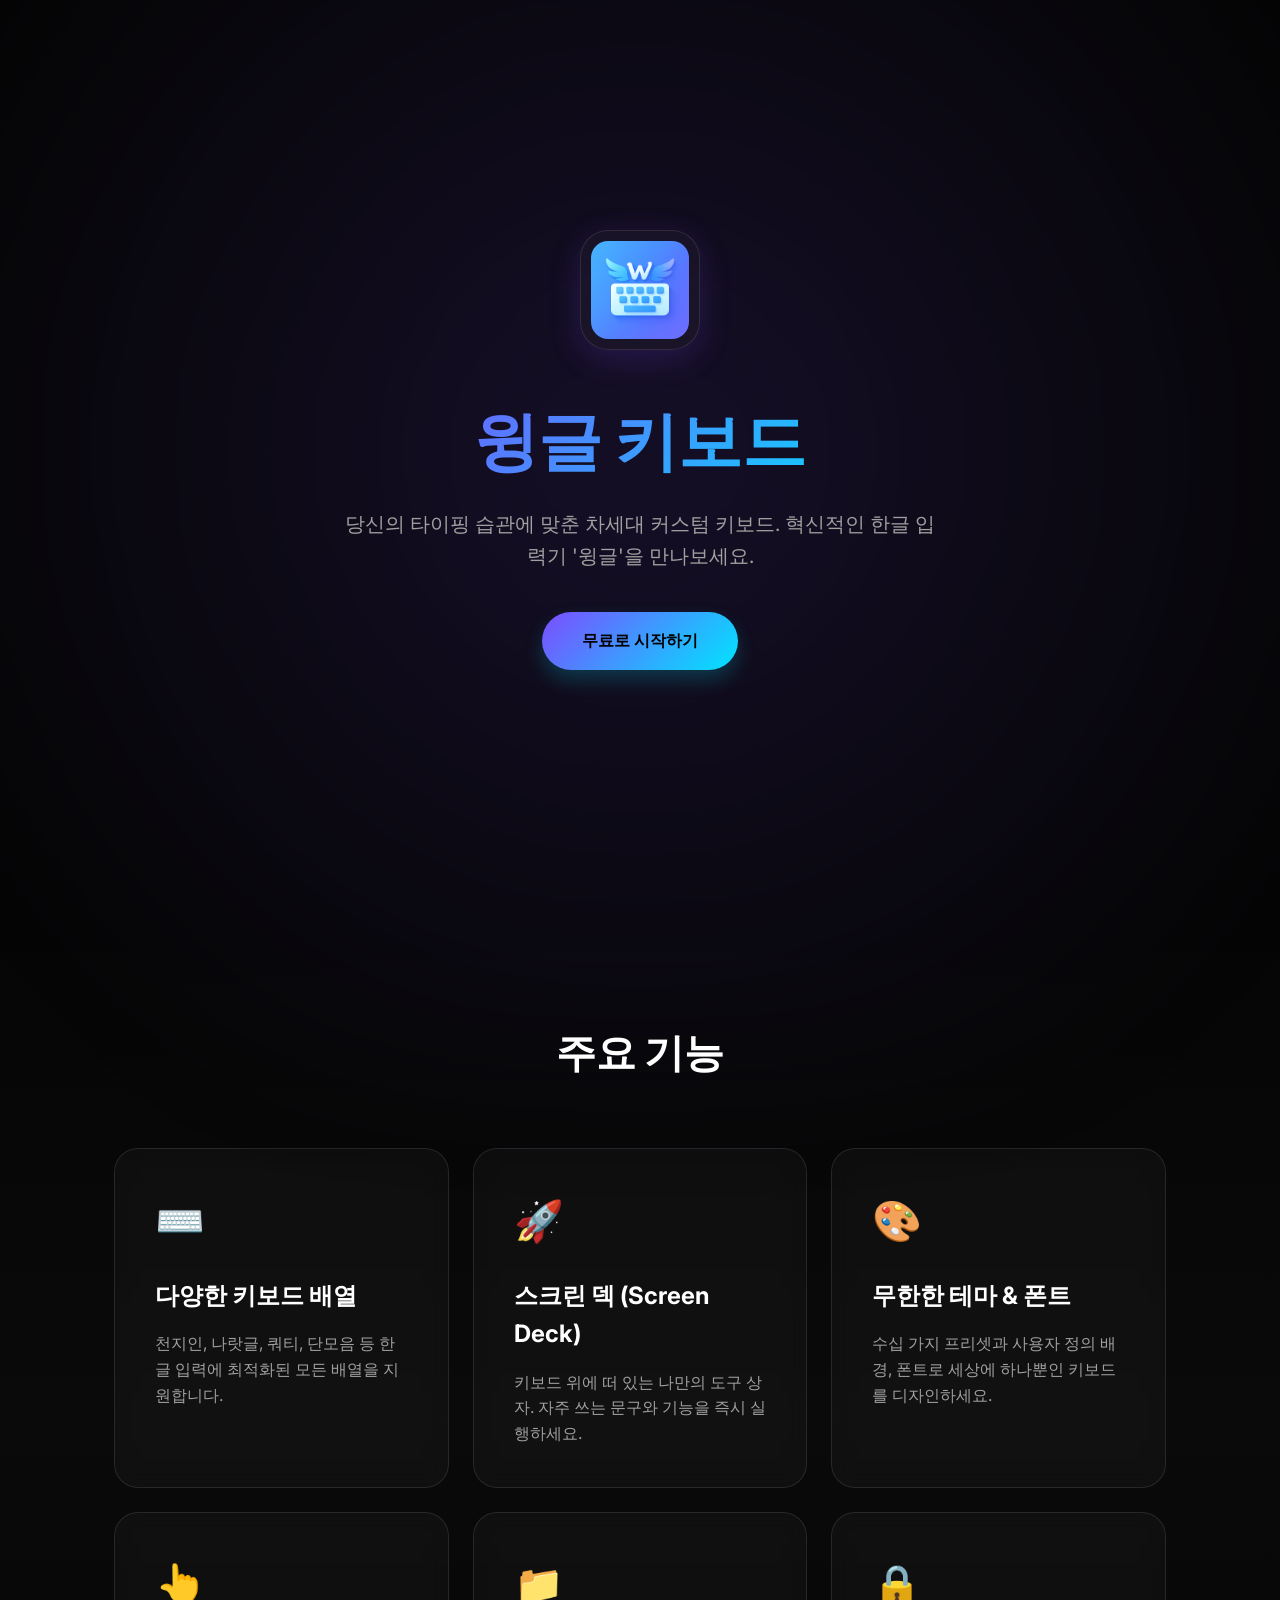
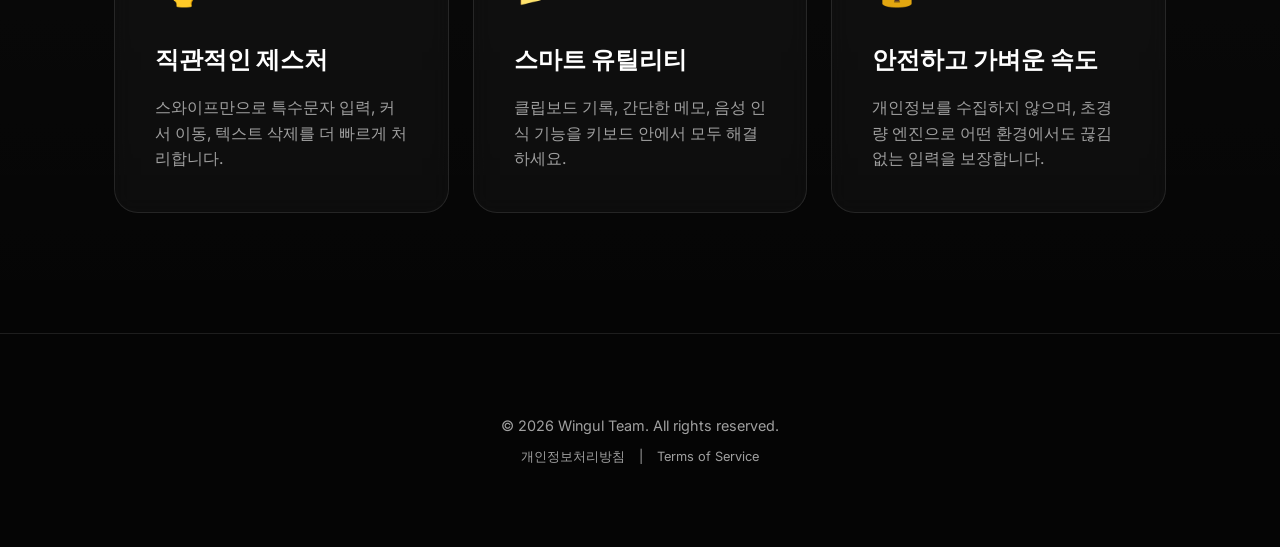
==== index.html @ 9472fc70 "Update logo and Play Store link" ====
<!DOCTYPE html>
<html lang="ko">
<head>
    <meta charset="UTF-8">
    <meta name="viewport" content="width=device-width, initial-scale=1.0">
    <title>윙글 키보드 (Wingul Keyboard) - 혁신적인 한글 입력의 시작</title>
    <meta name="description" content="윙글 키보드는 다양한 배열, 스크린 덱, 강력한 커스터마이징 기능을 제공하는 차세대 안드로이드 한글 키보드입니다.">
    <meta name="keywords" content="윙글, 키보드, 한글키보드, 천지인, 쿼티, 스크린덱, 안드로이드키보드">
    
    <!-- Open Graph -->
    <meta property="og:title" content="윙글 키보드 (Wingul Keyboard)">
    <meta property="og:description" content="혁신적인 한글 입력 경험을 선사하는 윙글 키보드.">
    <meta property="og:type" content="website">
    
    <!-- Google Fonts -->
    <link rel="preconnect" href="https://fonts.googleapis.com">
    <link rel="preconnect" href="https://fonts.gstatic.com" crossorigin>
    <link href="https://fonts.googleapis.com/css2?family=Inter:wght@300;400;600;800&family=Outfit:wght@400;700&display=swap" rel="stylesheet">
    
    <style>
        :root {
            --bg-color: #050505;
            --surface-color: rgba(255, 255, 255, 0.03);
            --border-color: rgba(255, 255, 255, 0.1);
            --primary-gradient: linear-gradient(135deg, #7c4dff 0%, #00e5ff 100%);
            --text-main: #ffffff;
            --text-muted: #a0a0a0;
            --accent-glow: 0 8px 32px rgba(124, 77, 255, 0.2);
        }

        * {
            margin: 0;
            padding: 0;
            box-sizing: border-box;
        }

        body {
            font-family: 'Inter', sans-serif;
            background-color: var(--bg-color);
            color: var(--text-main);
            line-height: 1.6;
            overflow-x: hidden;
            -webkit-font-smoothing: antialiased;
        }

        .container {
            max-width: 1100px;
            margin: 0 auto;
            padding: 0 24px;
        }

        /* Hero Section */
        header {
            height: 100vh;
            display: flex;
            align-items: center;
            justify-content: center;
            text-align: center;
            position: relative;
            overflow: hidden;
        }

        .hero-bg {
            position: absolute;
            top: 50%;
            left: 50%;
            transform: translate(-50%, -50%);
            width: 140%;
            height: 140%;
            background: radial-gradient(circle at center, rgba(124, 77, 255, 0.15) 0%, transparent 70%);
            z-index: -1;
            filter: blur(80px);
            animation: pulse 10s infinite alternate;
        }

        @keyframes pulse {
            from { transform: translate(-50%, -50%) scale(1); opacity: 0.5; }
            to { transform: translate(-50%, -50%) scale(1.1); opacity: 0.8; }
        }

        .logo-container {
            margin-bottom: 2rem;
            animation: fadeInDown 1s ease-out;
        }

        .app-logo {
            width: 120px;
            height: 120px;
            border-radius: 28px;
            box-shadow: var(--accent-glow);
            border: 1px solid var(--border-color);
            background: var(--surface-color);
            padding: 10px;
        }

        h1 {
            font-family: 'Outfit', sans-serif;
            font-size: 4rem;
            font-weight: 800;
            margin-bottom: 1rem;
            background: var(--primary-gradient);
            -webkit-background-clip: text;
            -webkit-text-fill-color: transparent;
            animation: fadeInUp 1s ease-out 0.2s both;
        }

        .tagline {
            font-size: 1.25rem;
            color: var(--text-muted);
            max-width: 600px;
            margin: 0 auto 2.5rem;
            animation: fadeInUp 1s ease-out 0.4s both;
        }

        .cta-button {
            display: inline-block;
            padding: 16px 40px;
            background: var(--primary-gradient);
            color: #000;
            font-weight: 700;
            border-radius: 100px;
            text-decoration: none;
            transition: transform 0.3s ease, box-shadow 0.3s ease;
            box-shadow: 0 10px 20px rgba(0, 229, 255, 0.2);
            animation: fadeInUp 1s ease-out 0.6s both;
        }

        .cta-button:hover {
            transform: translateY(-3px);
            box-shadow: 0 15px 30px rgba(0, 229, 255, 0.4);
        }

        /* Features Section */
        .features {
            padding: 120px 0;
            background: linear-gradient(to bottom, transparent, rgba(255,255,255,0.02), transparent);
        }

        .section-title {
            text-align: center;
            font-family: 'Outfit', sans-serif;
            font-size: 2.5rem;
            margin-bottom: 4rem;
        }

        .feature-grid {
            display: grid;
            grid-template-columns: repeat(auto-fit, minmax(300px, 1fr));
            gap: 24px;
        }

        .feature-card {
            background: var(--surface-color);
            border: 1px solid var(--border-color);
            border-radius: 24px;
            padding: 40px;
            backdrop-filter: blur(10px);
            transition: transform 0.3s ease, border-color 0.3s ease;
        }

        .feature-card:hover {
            transform: translateY(-10px);
            border-color: rgba(0, 229, 255, 0.3);
        }

        .feature-icon {
            font-size: 2.5rem;
            margin-bottom: 1.5rem;
            display: block;
        }

        .feature-card h3 {
            font-size: 1.5rem;
            margin-bottom: 1rem;
            color: #fff;
        }

        .feature-card p {
            color: var(--text-muted);
            font-size: 1rem;
        }

        /* Footer */
        footer {
            padding: 80px 0;
            text-align: center;
            border-top: 1px solid var(--border-color);
            color: var(--text-muted);
            font-size: 0.9rem;
        }

        .footer-link {
            color: var(--text-muted);
            text-decoration: none;
            margin: 0 10px;
        }

        .footer-link:hover,
        .footer-link:focus-visible {
            color: #00e5ff;
            text-decoration: underline;
        }

        /* Animations */
        @keyframes fadeInDown {
            from { opacity: 0; transform: translateY(-20px); }
            to { opacity: 1; transform: translateY(0); }
        }

        @keyframes fadeInUp {
            from { opacity: 0; transform: translateY(20px); }
            to { opacity: 1; transform: translateY(0); }
        }

        /* Responsive */
        @media (max-width: 768px) {
            h1 { font-size: 2.5rem; }
            .tagline { font-size: 1.1rem; }
        }
    </style>
</head>
<body>

    <div class="hero-bg"></div>

    <header id="heroSection">
        <div class="container text-center">
            <div class="logo-container">
                <img src="wingul-logo.png" alt="윙글 키보드 로고" class="app-logo" id="appLogo">
            </div>
            <h1>윙글 키보드</h1>
            <p class="tagline">당신의 타이핑 습관에 맞춘 차세대 커스텀 키보드. 혁신적인 한글 입력기 '윙글'을 만나보세요.</p>
            <a href="https://play.google.com/store/apps/details?id=com.jopd.wingul2&amp;hl=ko" class="cta-button">무료로 시작하기</a>
        </div>
    </header>

    <section class="features" id="features">
        <div class="container">
            <h2 class="section-title">주요 기능</h2>
            <div class="feature-grid">
                <div class="feature-card">
                    <span class="feature-icon">⌨️</span>
                    <h3>다양한 키보드 배열</h3>
                    <p>천지인, 나랏글, 쿼티, 단모음 등 한글 입력에 최적화된 모든 배열을 지원합니다.</p>
                </div>
                <div class="feature-card">
                    <span class="feature-icon">🚀</span>
                    <h3>스크린 덱 (Screen Deck)</h3>
                    <p>키보드 위에 떠 있는 나만의 도구 상자. 자주 쓰는 문구와 기능을 즉시 실행하세요.</p>
                </div>
                <div class="feature-card">
                    <span class="feature-icon">🎨</span>
                    <h3>무한한 테마 & 폰트</h3>
                    <p>수십 가지 프리셋과 사용자 정의 배경, 폰트로 세상에 하나뿐인 키보드를 디자인하세요.</p>
                </div>
                <div class="feature-card">
                    <span class="feature-icon">👆</span>
                    <h3>직관적인 제스처</h3>
                    <p>스와이프만으로 특수문자 입력, 커서 이동, 텍스트 삭제를 더 빠르게 처리합니다.</p>
                </div>
                <div class="feature-card">
                    <span class="feature-icon">📁</span>
                    <h3>스마트 유틸리티</h3>
                    <p>클립보드 기록, 간단한 메모, 음성 인식 기능을 키보드 안에서 모두 해결하세요.</p>
                </div>
                <div class="feature-card">
                    <span class="feature-icon">🔒</span>
                    <h3>안전하고 가벼운 속도</h3>
                    <p>개인정보를 수집하지 않으며, 초경량 엔진으로 어떤 환경에서도 끊김 없는 입력을 보장합니다.</p>
                </div>
            </div>
        </div>
    </section>

    <footer>
        <div class="container">
            <p>&copy; 2026 Wingul Team. All rights reserved.</p>
            <p style="margin-top: 10px; font-size: 0.8rem;">
                <a href="privacy/" class="footer-link">개인정보처리방침</a> |
                <a href="#" class="footer-link">Terms of Service</a>
            </p>
        </div>
    </footer>

    <script>
        // Simple scroll reveal
        window.addEventListener('scroll', () => {
            const cards = document.querySelectorAll('.feature-card');
            cards.forEach(card => {
                const cardTop = card.getBoundingClientRect().top;
                if(cardTop < window.innerHeight - 100) {
                    card.style.opacity = '1';
                    card.style.transform = 'translateY(0)';
                }
            });
        });

        // Initial state for feature cards
        document.querySelectorAll('.feature-card').forEach(card => {
            card.style.opacity = '0';
            card.style.transform = 'translateY(30px)';
            card.style.transition = 'all 0.6s ease-out';
        });

        // Trigger reveal for cards initially in view
        window.dispatchEvent(new Event('scroll'));
    </script>
</body>
</html>
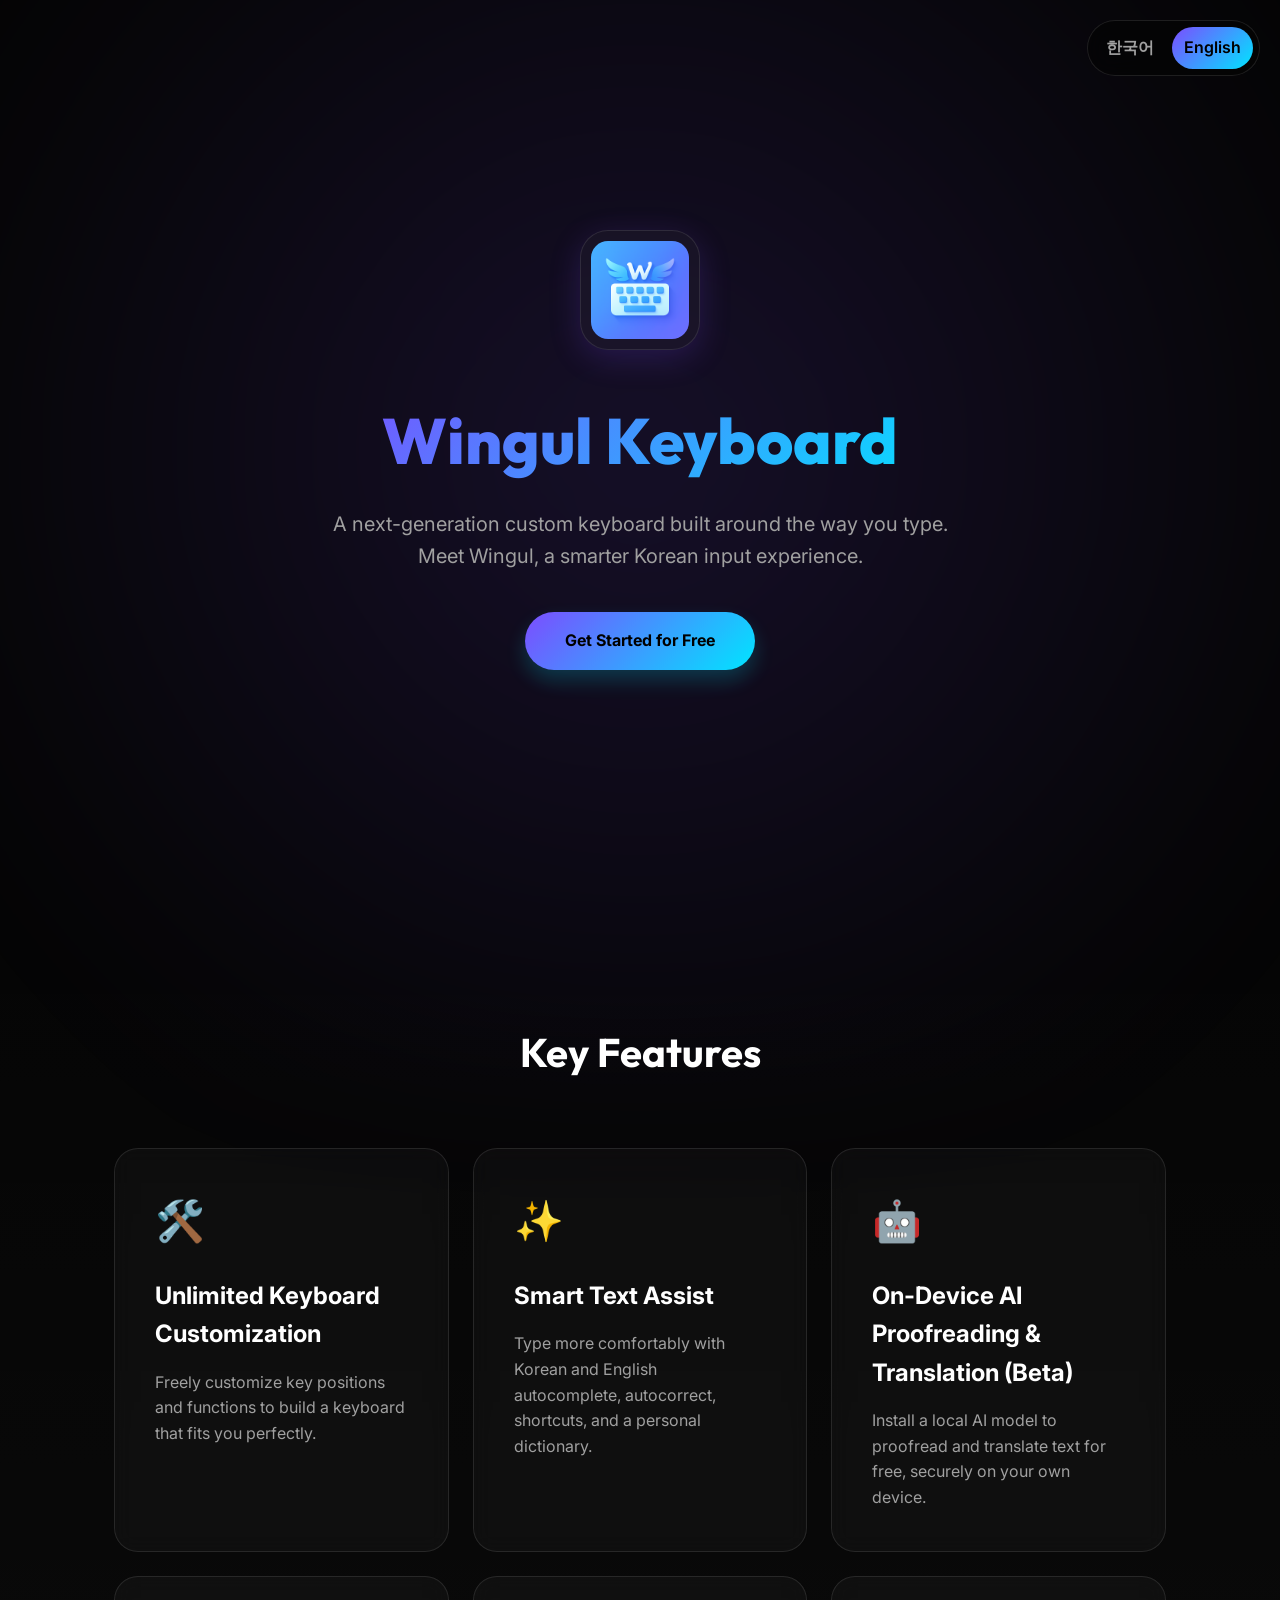
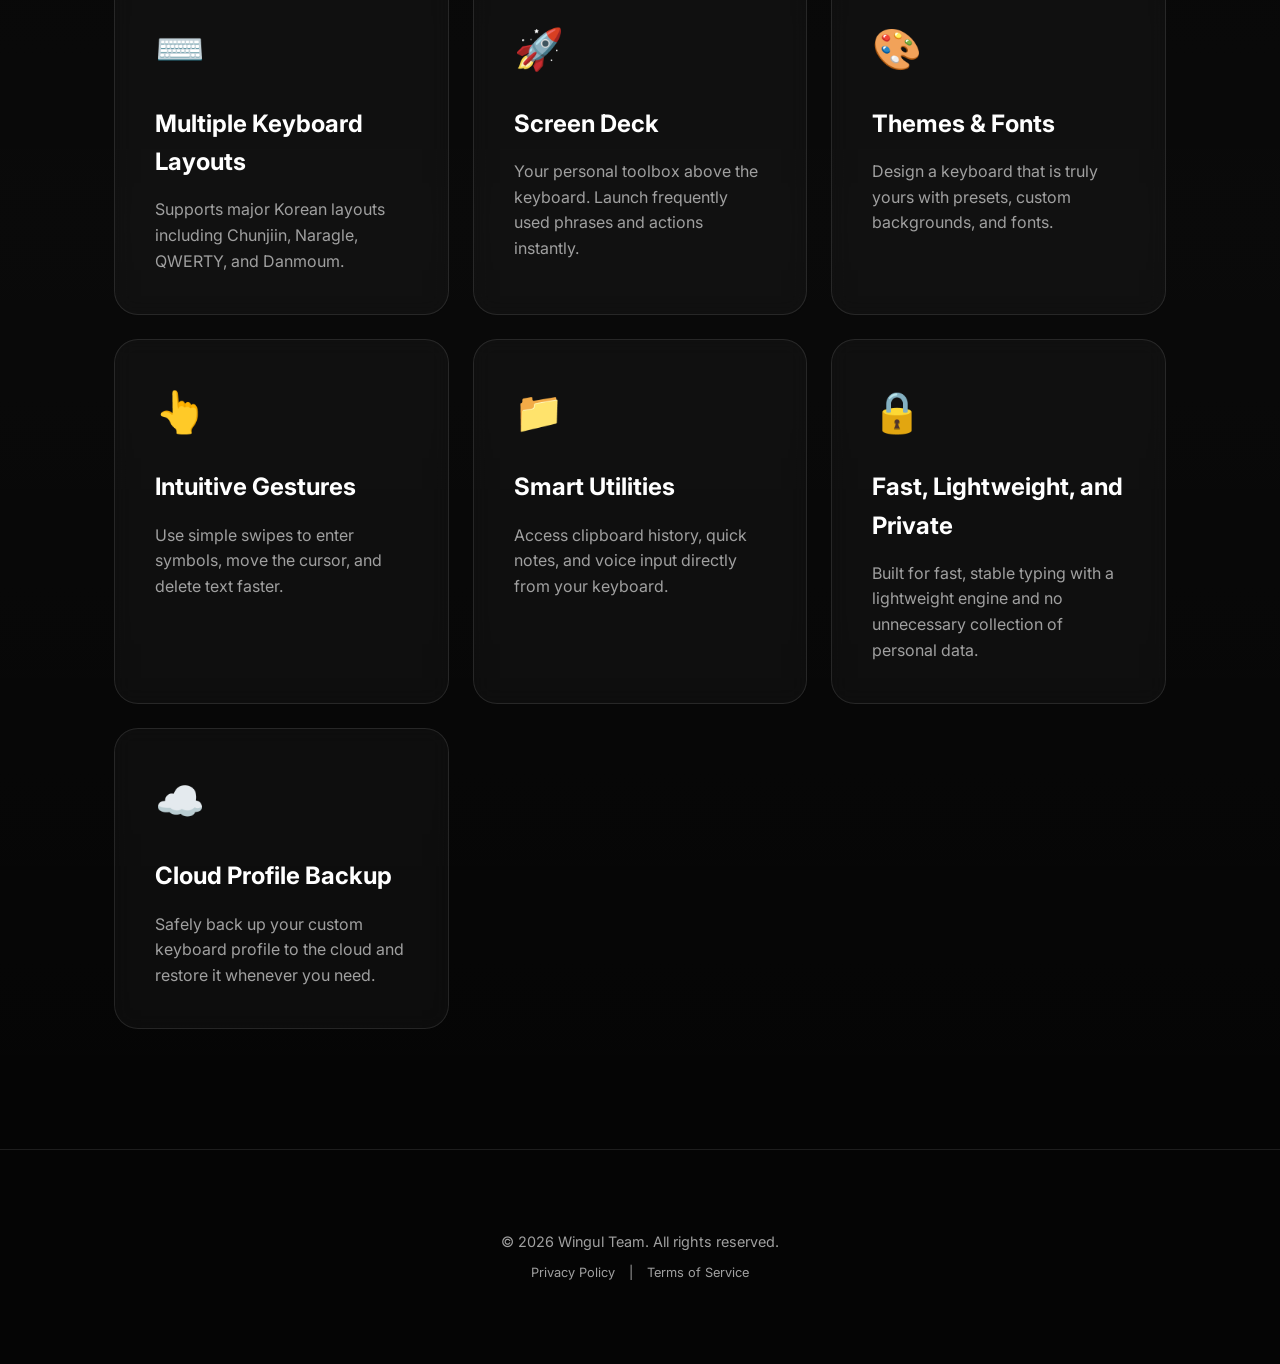
==== commit ace008a1: "Update features and add Korean-English language toggle" ====
--- a/index.html
+++ b/index.html
@@ -6,17 +6,12 @@
     <title>윙글 키보드 (Wingul Keyboard) - 혁신적인 한글 입력의 시작</title>
     <meta name="description" content="윙글 키보드는 다양한 배열, 스크린 덱, 강력한 커스터마이징 기능을 제공하는 차세대 안드로이드 한글 키보드입니다.">
     <meta name="keywords" content="윙글, 키보드, 한글키보드, 천지인, 쿼티, 스크린덱, 안드로이드키보드">
-    
-    <!-- Open Graph -->
     <meta property="og:title" content="윙글 키보드 (Wingul Keyboard)">
     <meta property="og:description" content="혁신적인 한글 입력 경험을 선사하는 윙글 키보드.">
     <meta property="og:type" content="website">
-    
-    <!-- Google Fonts -->
     <link rel="preconnect" href="https://fonts.googleapis.com">
     <link rel="preconnect" href="https://fonts.gstatic.com" crossorigin>
     <link href="https://fonts.googleapis.com/css2?family=Inter:wght@300;400;600;800&family=Outfit:wght@400;700&display=swap" rel="stylesheet">
-    
     <style>
         :root {
             --bg-color: #050505;
@@ -27,13 +22,7 @@
             --text-muted: #a0a0a0;
             --accent-glow: 0 8px 32px rgba(124, 77, 255, 0.2);
         }
-
-        * {
-            margin: 0;
-            padding: 0;
-            box-sizing: border-box;
-        }
-
+        * { margin: 0; padding: 0; box-sizing: border-box; }
         body {
             font-family: 'Inter', sans-serif;
             background-color: var(--bg-color);
@@ -42,14 +31,34 @@
             overflow-x: hidden;
             -webkit-font-smoothing: antialiased;
         }
-
-        .container {
-            max-width: 1100px;
-            margin: 0 auto;
-            padding: 0 24px;
-        }
-
-        /* Hero Section */
+        .container { max-width: 1100px; margin: 0 auto; padding: 0 24px; }
+        .language-toggle {
+            position: fixed;
+            top: 20px;
+            right: 20px;
+            z-index: 10;
+            display: flex;
+            gap: 6px;
+            padding: 6px;
+            background: rgba(5, 5, 5, 0.72);
+            border: 1px solid var(--border-color);
+            border-radius: 999px;
+            backdrop-filter: blur(12px);
+        }
+        .language-toggle button {
+            border: 0;
+            background: transparent;
+            color: var(--text-muted);
+            font: inherit;
+            font-weight: 600;
+            padding: 8px 12px;
+            border-radius: 999px;
+            cursor: pointer;
+        }
+        .language-toggle button.active {
+            color: #000;
+            background: var(--primary-gradient);
+        }
         header {
             height: 100vh;
             display: flex;
@@ -59,40 +68,28 @@
             position: relative;
             overflow: hidden;
         }
-
         .hero-bg {
             position: absolute;
-            top: 50%;
-            left: 50%;
+            top: 50%; left: 50%;
             transform: translate(-50%, -50%);
-            width: 140%;
-            height: 140%;
+            width: 140%; height: 140%;
             background: radial-gradient(circle at center, rgba(124, 77, 255, 0.15) 0%, transparent 70%);
             z-index: -1;
             filter: blur(80px);
             animation: pulse 10s infinite alternate;
         }
-
         @keyframes pulse {
             from { transform: translate(-50%, -50%) scale(1); opacity: 0.5; }
             to { transform: translate(-50%, -50%) scale(1.1); opacity: 0.8; }
         }
-
-        .logo-container {
-            margin-bottom: 2rem;
-            animation: fadeInDown 1s ease-out;
-        }
-
+        .logo-container { margin-bottom: 2rem; animation: fadeInDown 1s ease-out; }
         .app-logo {
-            width: 120px;
-            height: 120px;
-            border-radius: 28px;
+            width: 120px; height: 120px; border-radius: 28px;
             box-shadow: var(--accent-glow);
             border: 1px solid var(--border-color);
             background: var(--surface-color);
             padding: 10px;
         }
-
         h1 {
             font-family: 'Outfit', sans-serif;
             font-size: 4rem;
@@ -103,15 +100,13 @@
             -webkit-text-fill-color: transparent;
             animation: fadeInUp 1s ease-out 0.2s both;
         }
-
         .tagline {
             font-size: 1.25rem;
             color: var(--text-muted);
-            max-width: 600px;
+            max-width: 640px;
             margin: 0 auto 2.5rem;
             animation: fadeInUp 1s ease-out 0.4s both;
         }
-
         .cta-button {
             display: inline-block;
             padding: 16px 40px;
@@ -124,31 +119,22 @@
             box-shadow: 0 10px 20px rgba(0, 229, 255, 0.2);
             animation: fadeInUp 1s ease-out 0.6s both;
         }
-
-        .cta-button:hover {
-            transform: translateY(-3px);
-            box-shadow: 0 15px 30px rgba(0, 229, 255, 0.4);
-        }
-
-        /* Features Section */
+        .cta-button:hover { transform: translateY(-3px); box-shadow: 0 15px 30px rgba(0, 229, 255, 0.4); }
         .features {
             padding: 120px 0;
             background: linear-gradient(to bottom, transparent, rgba(255,255,255,0.02), transparent);
         }
-
         .section-title {
             text-align: center;
             font-family: 'Outfit', sans-serif;
             font-size: 2.5rem;
             margin-bottom: 4rem;
         }
-
         .feature-grid {
             display: grid;
             grid-template-columns: repeat(auto-fit, minmax(300px, 1fr));
             gap: 24px;
         }
-
         .feature-card {
             background: var(--surface-color);
             border: 1px solid var(--border-color);
@@ -157,30 +143,10 @@
             backdrop-filter: blur(10px);
             transition: transform 0.3s ease, border-color 0.3s ease;
         }
-
-        .feature-card:hover {
-            transform: translateY(-10px);
-            border-color: rgba(0, 229, 255, 0.3);
-        }
-
-        .feature-icon {
-            font-size: 2.5rem;
-            margin-bottom: 1.5rem;
-            display: block;
-        }
-
-        .feature-card h3 {
-            font-size: 1.5rem;
-            margin-bottom: 1rem;
-            color: #fff;
-        }
-
-        .feature-card p {
-            color: var(--text-muted);
-            font-size: 1rem;
-        }
-
-        /* Footer */
+        .feature-card:hover { transform: translateY(-10px); border-color: rgba(0, 229, 255, 0.3); }
+        .feature-icon { font-size: 2.5rem; margin-bottom: 1.5rem; display: block; }
+        .feature-card h3 { font-size: 1.5rem; margin-bottom: 1rem; color: #fff; }
+        .feature-card p { color: var(--text-muted); font-size: 1rem; }
         footer {
             padding: 80px 0;
             text-align: center;
@@ -188,85 +154,102 @@
             color: var(--text-muted);
             font-size: 0.9rem;
         }
-
-        .footer-link {
-            color: var(--text-muted);
-            text-decoration: none;
-            margin: 0 10px;
-        }
-
-        .footer-link:hover,
-        .footer-link:focus-visible {
-            color: #00e5ff;
-            text-decoration: underline;
-        }
-
-        /* Animations */
-        @keyframes fadeInDown {
-            from { opacity: 0; transform: translateY(-20px); }
-            to { opacity: 1; transform: translateY(0); }
-        }
-
-        @keyframes fadeInUp {
-            from { opacity: 0; transform: translateY(20px); }
-            to { opacity: 1; transform: translateY(0); }
-        }
-
-        /* Responsive */
+        .footer-link { color: var(--text-muted); text-decoration: none; margin: 0 10px; }
+        .footer-link:hover, .footer-link:focus-visible { color: #00e5ff; text-decoration: underline; }
+        @keyframes fadeInDown { from { opacity: 0; transform: translateY(-20px); } to { opacity: 1; transform: translateY(0); } }
+        @keyframes fadeInUp { from { opacity: 0; transform: translateY(20px); } to { opacity: 1; transform: translateY(0); } }
         @media (max-width: 768px) {
             h1 { font-size: 2.5rem; }
             .tagline { font-size: 1.1rem; }
+            .language-toggle { top: 12px; right: 12px; }
         }
     </style>
 </head>
 <body>
-
     <div class="hero-bg"></div>
+
+    <div class="language-toggle" aria-label="Language selector">
+        <button type="button" data-lang-button="ko" class="active">한국어</button>
+        <button type="button" data-lang-button="en">English</button>
+    </div>
 
     <header id="heroSection">
         <div class="container text-center">
             <div class="logo-container">
                 <img src="wingul-logo.png" alt="윙글 키보드 로고" class="app-logo" id="appLogo">
             </div>
-            <h1>윙글 키보드</h1>
-            <p class="tagline">당신의 타이핑 습관에 맞춘 차세대 커스텀 키보드. 혁신적인 한글 입력기 '윙글'을 만나보세요.</p>
-            <a href="https://play.google.com/store/apps/details?id=com.jopd.wingul2&amp;hl=ko" class="cta-button">무료로 시작하기</a>
+            <h1 data-ko="윙글 키보드" data-en="Wingul Keyboard">윙글 키보드</h1>
+            <p class="tagline"
+               data-ko="당신의 타이핑 습관에 맞춘 차세대 커스텀 키보드. 혁신적인 한글 입력기 '윙글'을 만나보세요."
+               data-en="A next-generation custom keyboard built around the way you type. Meet Wingul, a smarter Korean input experience.">당신의 타이핑 습관에 맞춘 차세대 커스텀 키보드. 혁신적인 한글 입력기 '윙글'을 만나보세요.</p>
+            <a href="https://play.google.com/store/apps/details?id=com.jopd.wingul2&amp;hl=ko" class="cta-button"
+               data-ko="무료로 시작하기" data-en="Get Started for Free">무료로 시작하기</a>
         </div>
     </header>
 
     <section class="features" id="features">
         <div class="container">
-            <h2 class="section-title">주요 기능</h2>
+            <h2 class="section-title" data-ko="주요 기능" data-en="Key Features">주요 기능</h2>
             <div class="feature-grid">
                 <div class="feature-card">
+                    <span class="feature-icon">🛠️</span>
+                    <h3 data-ko="무제한 커스텀 키보드" data-en="Unlimited Keyboard Customization">무제한 커스텀 키보드</h3>
+                    <p data-ko="키의 위치와 기능을 자유롭게 설정해 나만의 맞춤형 키보드를 만들어보세요."
+                       data-en="Freely customize key positions and functions to build a keyboard that fits you perfectly.">키의 위치와 기능을 자유롭게 설정해 나만의 맞춤형 키보드를 만들어보세요.</p>
+                </div>
+                <div class="feature-card">
+                    <span class="feature-icon">✨</span>
+                    <h3 data-ko="기분 좋은 텍스트 어시스트" data-en="Smart Text Assist">기분 좋은 텍스트 어시스트</h3>
+                    <p data-ko="한글과 영어 자동완성·자동교정, 단축어와 사용자 사전으로 더 편리하게 입력하세요."
+                       data-en="Type more comfortably with Korean and English autocomplete, autocorrect, shortcuts, and a personal dictionary.">한글과 영어 자동완성·자동교정, 단축어와 사용자 사전으로 더 편리하게 입력하세요.</p>
+                </div>
+                <div class="feature-card">
+                    <span class="feature-icon">🤖</span>
+                    <h3 data-ko="온디바이스 AI 교정 & 번역 (Beta)" data-en="On-Device AI Proofreading & Translation (Beta)">온디바이스 AI 교정 & 번역 (Beta)</h3>
+                    <p data-ko="로컬 AI 모델을 설치해 텍스트 교정과 번역을 무료로, 내 기기에서 안전하게 처리하세요."
+                       data-en="Install a local AI model to proofread and translate text for free, securely on your own device.">로컬 AI 모델을 설치해 텍스트 교정과 번역을 무료로, 내 기기에서 안전하게 처리하세요.</p>
+                </div>
+                <div class="feature-card">
                     <span class="feature-icon">⌨️</span>
-                    <h3>다양한 키보드 배열</h3>
-                    <p>천지인, 나랏글, 쿼티, 단모음 등 한글 입력에 최적화된 모든 배열을 지원합니다.</p>
+                    <h3 data-ko="다양한 키보드 배열" data-en="Multiple Keyboard Layouts">다양한 키보드 배열</h3>
+                    <p data-ko="천지인, 나랏글, 쿼티, 단모음 등 한글 입력에 최적화된 모든 배열을 지원합니다."
+                       data-en="Supports major Korean layouts including Chunjiin, Naragle, QWERTY, and Danmoum.">천지인, 나랏글, 쿼티, 단모음 등 한글 입력에 최적화된 모든 배열을 지원합니다.</p>
                 </div>
                 <div class="feature-card">
                     <span class="feature-icon">🚀</span>
-                    <h3>스크린 덱 (Screen Deck)</h3>
-                    <p>키보드 위에 떠 있는 나만의 도구 상자. 자주 쓰는 문구와 기능을 즉시 실행하세요.</p>
+                    <h3 data-ko="스크린 덱 (Screen Deck)" data-en="Screen Deck">스크린 덱 (Screen Deck)</h3>
+                    <p data-ko="키보드 위에 떠 있는 나만의 도구 상자. 자주 쓰는 문구와 기능을 즉시 실행하세요."
+                       data-en="Your personal toolbox above the keyboard. Launch frequently used phrases and actions instantly.">키보드 위에 떠 있는 나만의 도구 상자. 자주 쓰는 문구와 기능을 즉시 실행하세요.</p>
                 </div>
                 <div class="feature-card">
                     <span class="feature-icon">🎨</span>
-                    <h3>무한한 테마 & 폰트</h3>
-                    <p>수십 가지 프리셋과 사용자 정의 배경, 폰트로 세상에 하나뿐인 키보드를 디자인하세요.</p>
+                    <h3 data-ko="무한한 테마 & 폰트" data-en="Themes & Fonts">무한한 테마 & 폰트</h3>
+                    <p data-ko="수십 가지 프리셋과 사용자 정의 배경, 폰트로 세상에 하나뿐인 키보드를 디자인하세요."
+                       data-en="Design a keyboard that is truly yours with presets, custom backgrounds, and fonts.">수십 가지 프리셋과 사용자 정의 배경, 폰트로 세상에 하나뿐인 키보드를 디자인하세요.</p>
                 </div>
                 <div class="feature-card">
                     <span class="feature-icon">👆</span>
-                    <h3>직관적인 제스처</h3>
-                    <p>스와이프만으로 특수문자 입력, 커서 이동, 텍스트 삭제를 더 빠르게 처리합니다.</p>
+                    <h3 data-ko="직관적인 제스처" data-en="Intuitive Gestures">직관적인 제스처</h3>
+                    <p data-ko="스와이프만으로 특수문자 입력, 커서 이동, 텍스트 삭제를 더 빠르게 처리합니다."
+                       data-en="Use simple swipes to enter symbols, move the cursor, and delete text faster.">스와이프만으로 특수문자 입력, 커서 이동, 텍스트 삭제를 더 빠르게 처리합니다.</p>
                 </div>
                 <div class="feature-card">
                     <span class="feature-icon">📁</span>
-                    <h3>스마트 유틸리티</h3>
-                    <p>클립보드 기록, 간단한 메모, 음성 인식 기능을 키보드 안에서 모두 해결하세요.</p>
+                    <h3 data-ko="스마트 유틸리티" data-en="Smart Utilities">스마트 유틸리티</h3>
+                    <p data-ko="클립보드 기록, 간단한 메모, 음성 인식 기능을 키보드 안에서 모두 해결하세요."
+                       data-en="Access clipboard history, quick notes, and voice input directly from your keyboard.">클립보드 기록, 간단한 메모, 음성 인식 기능을 키보드 안에서 모두 해결하세요.</p>
                 </div>
                 <div class="feature-card">
                     <span class="feature-icon">🔒</span>
-                    <h3>안전하고 가벼운 속도</h3>
-                    <p>개인정보를 수집하지 않으며, 초경량 엔진으로 어떤 환경에서도 끊김 없는 입력을 보장합니다.</p>
+                    <h3 data-ko="안전하고 가벼운 속도" data-en="Fast, Lightweight, and Private">안전하고 가벼운 속도</h3>
+                    <p data-ko="개인정보를 수집하지 않으며, 가벼운 엔진으로 빠르고 안정적인 입력을 제공합니다."
+                       data-en="Built for fast, stable typing with a lightweight engine and no unnecessary collection of personal data.">개인정보를 수집하지 않으며, 가벼운 엔진으로 빠르고 안정적인 입력을 제공합니다.</p>
+                </div>
+                <div class="feature-card">
+                    <span class="feature-icon">☁️</span>
+                    <h3 data-ko="프로필 클라우드 저장" data-en="Cloud Profile Backup">프로필 클라우드 저장</h3>
+                    <p data-ko="나만의 키보드 설정을 클라우드에 안전하게 보관하고 언제든 손쉽게 이전하세요."
+                       data-en="Safely back up your custom keyboard profile to the cloud and restore it whenever you need.">나만의 키보드 설정을 클라우드에 안전하게 보관하고 언제든 손쉽게 이전하세요.</p>
                 </div>
             </div>
         </div>
@@ -276,14 +259,35 @@
         <div class="container">
             <p>&copy; 2026 Wingul Team. All rights reserved.</p>
             <p style="margin-top: 10px; font-size: 0.8rem;">
-                <a href="privacy/" class="footer-link">개인정보처리방침</a> |
-                <a href="#" class="footer-link">Terms of Service</a>
+                <a href="privacy/" class="footer-link" data-ko="개인정보처리방침" data-en="Privacy Policy">개인정보처리방침</a> |
+                <a href="#" class="footer-link" data-ko="이용약관" data-en="Terms of Service">이용약관</a>
             </p>
         </div>
     </footer>
 
     <script>
-        // Simple scroll reveal
+        const translations = document.querySelectorAll('[data-ko][data-en]');
+        const languageButtons = document.querySelectorAll('[data-lang-button]');
+
+        function setLanguage(lang) {
+            document.documentElement.lang = lang;
+            translations.forEach((element) => {
+                element.textContent = element.dataset[lang];
+            });
+            languageButtons.forEach((button) => {
+                button.classList.toggle('active', button.dataset.langButton === lang);
+            });
+            localStorage.setItem('wingul-language', lang);
+        }
+
+        languageButtons.forEach((button) => {
+            button.addEventListener('click', () => setLanguage(button.dataset.langButton));
+        });
+
+        const savedLanguage = localStorage.getItem('wingul-language');
+        const browserLanguage = navigator.language && navigator.language.toLowerCase().startsWith('ko') ? 'ko' : 'en';
+        setLanguage(savedLanguage || browserLanguage);
+
         window.addEventListener('scroll', () => {
             const cards = document.querySelectorAll('.feature-card');
             cards.forEach(card => {
@@ -295,14 +299,12 @@
             });
         });
 
-        // Initial state for feature cards
         document.querySelectorAll('.feature-card').forEach(card => {
             card.style.opacity = '0';
             card.style.transform = 'translateY(30px)';
             card.style.transition = 'all 0.6s ease-out';
         });
 
-        // Trigger reveal for cards initially in view
         window.dispatchEvent(new Event('scroll'));
     </script>
 </body>
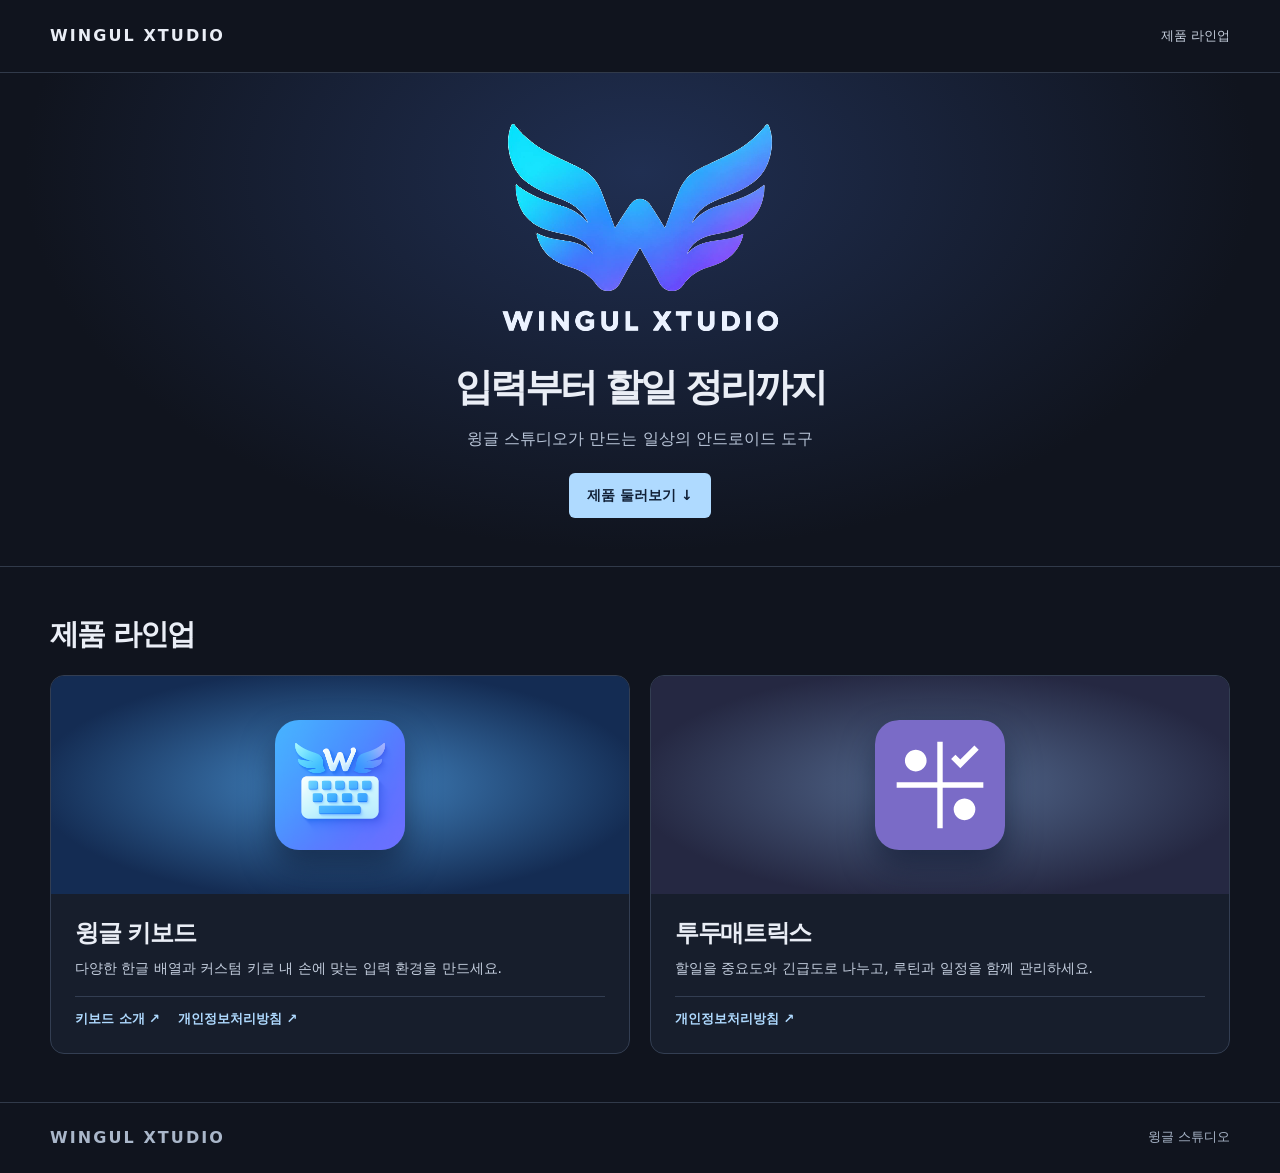
==== commit aba45ea4: "Publish Wingul Studio product lineup and TodoMatrix privacy policy" ====
--- a/index.html
+++ b/index.html
@@ -1,311 +1,139 @@
-<!DOCTYPE html>
+<!doctype html>
 <html lang="ko">
 <head>
-    <meta charset="UTF-8">
-    <meta name="viewport" content="width=device-width, initial-scale=1.0">
-    <title>윙글 키보드 (Wingul Keyboard) - 혁신적인 한글 입력의 시작</title>
-    <meta name="description" content="윙글 키보드는 다양한 배열, 스크린 덱, 강력한 커스터마이징 기능을 제공하는 차세대 안드로이드 한글 키보드입니다.">
-    <meta name="keywords" content="윙글, 키보드, 한글키보드, 천지인, 쿼티, 스크린덱, 안드로이드키보드">
-    <meta property="og:title" content="윙글 키보드 (Wingul Keyboard)">
-    <meta property="og:description" content="혁신적인 한글 입력 경험을 선사하는 윙글 키보드.">
-    <meta property="og:type" content="website">
-    <link rel="preconnect" href="https://fonts.googleapis.com">
-    <link rel="preconnect" href="https://fonts.gstatic.com" crossorigin>
-    <link href="https://fonts.googleapis.com/css2?family=Inter:wght@300;400;600;800&family=Outfit:wght@400;700&display=swap" rel="stylesheet">
-    <style>
-        :root {
-            --bg-color: #050505;
-            --surface-color: rgba(255, 255, 255, 0.03);
-            --border-color: rgba(255, 255, 255, 0.1);
-            --primary-gradient: linear-gradient(135deg, #7c4dff 0%, #00e5ff 100%);
-            --text-main: #ffffff;
-            --text-muted: #a0a0a0;
-            --accent-glow: 0 8px 32px rgba(124, 77, 255, 0.2);
-        }
-        * { margin: 0; padding: 0; box-sizing: border-box; }
-        body {
-            font-family: 'Inter', sans-serif;
-            background-color: var(--bg-color);
-            color: var(--text-main);
-            line-height: 1.6;
-            overflow-x: hidden;
-            -webkit-font-smoothing: antialiased;
-        }
-        .container { max-width: 1100px; margin: 0 auto; padding: 0 24px; }
-        .language-toggle {
-            position: fixed;
-            top: 20px;
-            right: 20px;
-            z-index: 10;
-            display: flex;
-            gap: 6px;
-            padding: 6px;
-            background: rgba(5, 5, 5, 0.72);
-            border: 1px solid var(--border-color);
-            border-radius: 999px;
-            backdrop-filter: blur(12px);
-        }
-        .language-toggle button {
-            border: 0;
-            background: transparent;
-            color: var(--text-muted);
-            font: inherit;
-            font-weight: 600;
-            padding: 8px 12px;
-            border-radius: 999px;
-            cursor: pointer;
-        }
-        .language-toggle button.active {
-            color: #000;
-            background: var(--primary-gradient);
-        }
-        header {
-            height: 100vh;
-            display: flex;
-            align-items: center;
-            justify-content: center;
-            text-align: center;
-            position: relative;
-            overflow: hidden;
-        }
-        .hero-bg {
-            position: absolute;
-            top: 50%; left: 50%;
-            transform: translate(-50%, -50%);
-            width: 140%; height: 140%;
-            background: radial-gradient(circle at center, rgba(124, 77, 255, 0.15) 0%, transparent 70%);
-            z-index: -1;
-            filter: blur(80px);
-            animation: pulse 10s infinite alternate;
-        }
-        @keyframes pulse {
-            from { transform: translate(-50%, -50%) scale(1); opacity: 0.5; }
-            to { transform: translate(-50%, -50%) scale(1.1); opacity: 0.8; }
-        }
-        .logo-container { margin-bottom: 2rem; animation: fadeInDown 1s ease-out; }
-        .app-logo {
-            width: 120px; height: 120px; border-radius: 28px;
-            box-shadow: var(--accent-glow);
-            border: 1px solid var(--border-color);
-            background: var(--surface-color);
-            padding: 10px;
-        }
-        h1 {
-            font-family: 'Outfit', sans-serif;
-            font-size: 4rem;
-            font-weight: 800;
-            margin-bottom: 1rem;
-            background: var(--primary-gradient);
-            -webkit-background-clip: text;
-            -webkit-text-fill-color: transparent;
-            animation: fadeInUp 1s ease-out 0.2s both;
-        }
-        .tagline {
-            font-size: 1.25rem;
-            color: var(--text-muted);
-            max-width: 640px;
-            margin: 0 auto 2.5rem;
-            animation: fadeInUp 1s ease-out 0.4s both;
-        }
-        .cta-button {
-            display: inline-block;
-            padding: 16px 40px;
-            background: var(--primary-gradient);
-            color: #000;
-            font-weight: 700;
-            border-radius: 100px;
-            text-decoration: none;
-            transition: transform 0.3s ease, box-shadow 0.3s ease;
-            box-shadow: 0 10px 20px rgba(0, 229, 255, 0.2);
-            animation: fadeInUp 1s ease-out 0.6s both;
-        }
-        .cta-button:hover { transform: translateY(-3px); box-shadow: 0 15px 30px rgba(0, 229, 255, 0.4); }
-        .features {
-            padding: 120px 0;
-            background: linear-gradient(to bottom, transparent, rgba(255,255,255,0.02), transparent);
-        }
-        .section-title {
-            text-align: center;
-            font-family: 'Outfit', sans-serif;
-            font-size: 2.5rem;
-            margin-bottom: 4rem;
-        }
-        .feature-grid {
-            display: grid;
-            grid-template-columns: repeat(auto-fit, minmax(300px, 1fr));
-            gap: 24px;
-        }
-        .feature-card {
-            background: var(--surface-color);
-            border: 1px solid var(--border-color);
-            border-radius: 24px;
-            padding: 40px;
-            backdrop-filter: blur(10px);
-            transition: transform 0.3s ease, border-color 0.3s ease;
-        }
-        .feature-card:hover { transform: translateY(-10px); border-color: rgba(0, 229, 255, 0.3); }
-        .feature-icon { font-size: 2.5rem; margin-bottom: 1.5rem; display: block; }
-        .feature-card h3 { font-size: 1.5rem; margin-bottom: 1rem; color: #fff; }
-        .feature-card p { color: var(--text-muted); font-size: 1rem; }
-        footer {
-            padding: 80px 0;
-            text-align: center;
-            border-top: 1px solid var(--border-color);
-            color: var(--text-muted);
-            font-size: 0.9rem;
-        }
-        .footer-link { color: var(--text-muted); text-decoration: none; margin: 0 10px; }
-        .footer-link:hover, .footer-link:focus-visible { color: #00e5ff; text-decoration: underline; }
-        @keyframes fadeInDown { from { opacity: 0; transform: translateY(-20px); } to { opacity: 1; transform: translateY(0); } }
-        @keyframes fadeInUp { from { opacity: 0; transform: translateY(20px); } to { opacity: 1; transform: translateY(0); } }
-        @media (max-width: 768px) {
-            h1 { font-size: 2.5rem; }
-            .tagline { font-size: 1.1rem; }
-            .language-toggle { top: 12px; right: 12px; }
-        }
-    </style>
+<meta charset="utf-8">
+<meta name="viewport" content="width=device-width, initial-scale=1">
+<meta name="description" content="윙글 스튜디오의 안드로이드 앱, 윙글 키보드와 투두 매트릭스를 소개합니다.">
+<title>윙글 스튜디오 | WINGUL XTUDIO</title>
+<style>
+  * { box-sizing: border-box; }
+  html { scroll-behavior: smooth; }
+  body { margin: 0; color: #eaeef6; background: #10141e; font: 16px/1.6 "Malgun Gothic", system-ui, sans-serif; }
+  a { color: inherit; text-decoration: none; }
+  a:hover { text-decoration: underline; text-underline-offset: 4px; }
+  a:focus-visible { outline: 2px solid #a6d5ff; outline-offset: 5px; }
+  .wrap { width: min(1180px, calc(100% - 80px)); margin: auto; }
+  header { border-bottom: 1px solid #313a4a; }
+  header .wrap, footer .wrap { display: flex; align-items: center; justify-content: space-between; gap: 20px; }
+  header .wrap { min-height: 72px; }
+  .brand { font: 800 16px/1.2 system-ui, sans-serif; letter-spacing: .13em; white-space: nowrap; }
+  nav { display: flex; gap: 28px; color: #c6cfdd; font-size: 13px; }
+  .hero { background: radial-gradient(ellipse at 50% 20%, #202f52, transparent 68%); border-bottom: 1px solid #313a4a; }
+  .hero .wrap { display: grid; justify-items: center; gap: 22px; padding-block: 48px; text-align: center; }
+  h1 { margin: 0; width: min(100%, 280px); }
+  .studio-logo { display: block; width: 100%; height: auto; }
+  h2, h3, p { margin: 0; }
+  .intro h2 { font-size: clamp(24px, 3vw, 39px); letter-spacing: -.08em; }
+  .intro p { margin-top: 8px; color: #b9c5d8; }
+  .button { display: inline-block; margin-top: 22px; color: #112037; background: #afdaff; padding: 11px 18px; border-radius: 6px; font-weight: 700; font-size: 14px; }
+  section { scroll-margin-top: 20px; }
+  .lineup { padding-block: 44px 48px; }
+  .lineup > h2 { font-size: 29px; letter-spacing: -.06em; margin-bottom: 18px; }
+  .cards { display: grid; grid-template-columns: 1fr 1fr; gap: 20px; }
+  article { overflow: hidden; border: 1px solid #333e52; border-radius: 14px; background: #171e2c; }
+  .visual { display: grid; place-items: center; min-height: 218px; padding: 25px 18px; overflow: hidden; }
+  .keyboard { background: radial-gradient(ellipse at center, #4386c3, #142c53 75%); }
+  .matrix { background: radial-gradient(ellipse at center, #53698e, #252842 75%); }
+  .app-icon { display: block; width: 130px; height: 130px; border-radius: 24px; box-shadow: 0 17px 32px #0a132b90; }
+  .copy { padding: 20px 24px 23px; }
+  .copy h3 { font-size: 24px; letter-spacing: -.055em; }
+  .copy p { margin: 5px 0 16px; color: #c4cede; font-size: 14px; }
+  .copy a { font-weight: 700; color: #afdaff; }
+  .copy { display: flex; flex-direction: column; flex: 1; }
+  article { display: flex; flex-direction: column; }
+  .card-links { display: flex; flex-wrap: wrap; align-items: baseline; gap: 8px 18px; border-top: 1px solid #333e52; margin-top: auto; padding-top: 12px; font-size: 13px; }
+  footer { border-top: 1px solid #313a4a; }
+  footer .wrap { min-height: 70px; color: #aab7ca; }
+  footer small { font-size: 13px; }
+  @media (max-width: 680px) {
+    .wrap { width: calc(100% - 36px); }
+    header .wrap { min-height: 60px; gap: 12px; }
+    .brand { font-size: 12px; }
+    nav { gap: 12px; font-size: 11px; }
+    .hero .wrap { gap: 17px; padding-block: 32px; }
+    .hero h1 { width: min(100%, 210px); }
+    .intro p { font-size: 14px; }
+    .button { margin-top: 17px; }
+    .cards { grid-template-columns: 1fr; }
+    .lineup { padding-block: 30px; }
+    .visual { min-height: 177px; }
+  }
+</style>
 </head>
-<body>
-    <div class="hero-bg"></div>
-
-    <div class="language-toggle" aria-label="Language selector">
-        <button type="button" data-lang-button="ko" class="active">한국어</button>
-        <button type="button" data-lang-button="en">English</button>
+<body id="top">
+<header>
+  <div class="wrap">
+    <a class="brand" href="#top">WINGUL XTUDIO</a>
+    <nav aria-label="주 메뉴">
+      <a href="#lineup">제품 라인업</a>
+    </nav>
+  </div>
+</header>
+<main>
+  <section class="hero" aria-labelledby="studio">
+    <div class="wrap">
+      <h1 id="studio">
+        <svg class="studio-logo" viewBox="95 208 1090 830" role="img" aria-label="WINGUL XTUDIO">
+          <defs>
+            <clipPath id="wing-area"><rect width="1280" height="915"/></clipPath>
+            <clipPath id="letter-area"><rect y="915" width="1280" height="365"/></clipPath>
+            <filter id="remove-logo-paper" color-interpolation-filters="sRGB">
+              <feColorMatrix type="matrix" values="1 0 0 0 0  0 1 0 0 0  0 0 1 0 0  -2.5 0 0 0 2.35"/>
+            </filter>
+            <filter id="light-logo-letters" color-interpolation-filters="sRGB">
+              <feColorMatrix type="matrix" values="0 0 0 0 .92  0 0 0 0 .95  0 0 0 0 1  -1.18 0 0 0 1.13"/>
+            </filter>
+            <image id="original-logo" href="assets/studio-logo.png" width="1280" height="1280"/>
+          </defs>
+          <use href="#original-logo" clip-path="url(#wing-area)" filter="url(#remove-logo-paper)"/>
+          <use href="#original-logo" clip-path="url(#letter-area)" filter="url(#light-logo-letters)"/>
+        </svg>
+      </h1>
+      <div class="intro">
+        <div>
+          <h2>입력부터 할일 정리까지</h2>
+          <p>윙글 스튜디오가 만드는 일상의 안드로이드 도구</p>
+        </div>
+        <a class="button" href="#lineup">제품 둘러보기 ↓</a>
+      </div>
     </div>
-
-    <header id="heroSection">
-        <div class="container text-center">
-            <div class="logo-container">
-                <img src="wingul-logo.png" alt="윙글 키보드 로고" class="app-logo" id="appLogo">
-            </div>
-            <h1 data-ko="윙글 키보드" data-en="Wingul Keyboard">윙글 키보드</h1>
-            <p class="tagline"
-               data-ko="당신의 타이핑 습관에 맞춘 차세대 커스텀 키보드. 혁신적인 한글 입력기 '윙글'을 만나보세요."
-               data-en="A next-generation custom keyboard built around the way you type. Meet Wingul, a smarter Korean input experience.">당신의 타이핑 습관에 맞춘 차세대 커스텀 키보드. 혁신적인 한글 입력기 '윙글'을 만나보세요.</p>
-            <a href="https://play.google.com/store/apps/details?id=com.jopd.wingul2&amp;hl=ko" class="cta-button"
-               data-ko="무료로 시작하기" data-en="Get Started for Free">무료로 시작하기</a>
+  </section>
+  <section class="wrap lineup" id="lineup">
+    <h2>제품 라인업</h2>
+    <div class="cards">
+      <article>
+        <div class="visual keyboard" aria-hidden="true">
+          <img class="app-icon" src="wingul-logo.png" alt="">
         </div>
-    </header>
-
-    <section class="features" id="features">
-        <div class="container">
-            <h2 class="section-title" data-ko="주요 기능" data-en="Key Features">주요 기능</h2>
-            <div class="feature-grid">
-                <div class="feature-card">
-                    <span class="feature-icon">🛠️</span>
-                    <h3 data-ko="무제한 커스텀 키보드" data-en="Unlimited Keyboard Customization">무제한 커스텀 키보드</h3>
-                    <p data-ko="키의 위치와 기능을 자유롭게 설정해 나만의 맞춤형 키보드를 만들어보세요."
-                       data-en="Freely customize key positions and functions to build a keyboard that fits you perfectly.">키의 위치와 기능을 자유롭게 설정해 나만의 맞춤형 키보드를 만들어보세요.</p>
-                </div>
-                <div class="feature-card">
-                    <span class="feature-icon">✨</span>
-                    <h3 data-ko="기분 좋은 텍스트 어시스트" data-en="Smart Text Assist">기분 좋은 텍스트 어시스트</h3>
-                    <p data-ko="한글과 영어 자동완성·자동교정, 단축어와 사용자 사전으로 더 편리하게 입력하세요."
-                       data-en="Type more comfortably with Korean and English autocomplete, autocorrect, shortcuts, and a personal dictionary.">한글과 영어 자동완성·자동교정, 단축어와 사용자 사전으로 더 편리하게 입력하세요.</p>
-                </div>
-                <div class="feature-card">
-                    <span class="feature-icon">🤖</span>
-                    <h3 data-ko="온디바이스 AI 교정 & 번역 (Beta)" data-en="On-Device AI Proofreading & Translation (Beta)">온디바이스 AI 교정 & 번역 (Beta)</h3>
-                    <p data-ko="로컬 AI 모델을 설치해 텍스트 교정과 번역을 무료로, 내 기기에서 안전하게 처리하세요."
-                       data-en="Install a local AI model to proofread and translate text for free, securely on your own device.">로컬 AI 모델을 설치해 텍스트 교정과 번역을 무료로, 내 기기에서 안전하게 처리하세요.</p>
-                </div>
-                <div class="feature-card">
-                    <span class="feature-icon">⌨️</span>
-                    <h3 data-ko="다양한 키보드 배열" data-en="Multiple Keyboard Layouts">다양한 키보드 배열</h3>
-                    <p data-ko="천지인, 나랏글, 쿼티, 단모음 등 한글 입력에 최적화된 모든 배열을 지원합니다."
-                       data-en="Supports major Korean layouts including Chunjiin, Naragle, QWERTY, and Danmoum.">천지인, 나랏글, 쿼티, 단모음 등 한글 입력에 최적화된 모든 배열을 지원합니다.</p>
-                </div>
-                <div class="feature-card">
-                    <span class="feature-icon">🚀</span>
-                    <h3 data-ko="스크린 덱 (Screen Deck)" data-en="Screen Deck">스크린 덱 (Screen Deck)</h3>
-                    <p data-ko="키보드 위에 떠 있는 나만의 도구 상자. 자주 쓰는 문구와 기능을 즉시 실행하세요."
-                       data-en="Your personal toolbox above the keyboard. Launch frequently used phrases and actions instantly.">키보드 위에 떠 있는 나만의 도구 상자. 자주 쓰는 문구와 기능을 즉시 실행하세요.</p>
-                </div>
-                <div class="feature-card">
-                    <span class="feature-icon">🎨</span>
-                    <h3 data-ko="무한한 테마 & 폰트" data-en="Themes & Fonts">무한한 테마 & 폰트</h3>
-                    <p data-ko="수십 가지 프리셋과 사용자 정의 배경, 폰트로 세상에 하나뿐인 키보드를 디자인하세요."
-                       data-en="Design a keyboard that is truly yours with presets, custom backgrounds, and fonts.">수십 가지 프리셋과 사용자 정의 배경, 폰트로 세상에 하나뿐인 키보드를 디자인하세요.</p>
-                </div>
-                <div class="feature-card">
-                    <span class="feature-icon">👆</span>
-                    <h3 data-ko="직관적인 제스처" data-en="Intuitive Gestures">직관적인 제스처</h3>
-                    <p data-ko="스와이프만으로 특수문자 입력, 커서 이동, 텍스트 삭제를 더 빠르게 처리합니다."
-                       data-en="Use simple swipes to enter symbols, move the cursor, and delete text faster.">스와이프만으로 특수문자 입력, 커서 이동, 텍스트 삭제를 더 빠르게 처리합니다.</p>
-                </div>
-                <div class="feature-card">
-                    <span class="feature-icon">📁</span>
-                    <h3 data-ko="스마트 유틸리티" data-en="Smart Utilities">스마트 유틸리티</h3>
-                    <p data-ko="클립보드 기록, 간단한 메모, 음성 인식 기능을 키보드 안에서 모두 해결하세요."
-                       data-en="Access clipboard history, quick notes, and voice input directly from your keyboard.">클립보드 기록, 간단한 메모, 음성 인식 기능을 키보드 안에서 모두 해결하세요.</p>
-                </div>
-                <div class="feature-card">
-                    <span class="feature-icon">🔒</span>
-                    <h3 data-ko="안전하고 가벼운 속도" data-en="Fast, Lightweight, and Private">안전하고 가벼운 속도</h3>
-                    <p data-ko="개인정보를 수집하지 않으며, 가벼운 엔진으로 빠르고 안정적인 입력을 제공합니다."
-                       data-en="Built for fast, stable typing with a lightweight engine and no unnecessary collection of personal data.">개인정보를 수집하지 않으며, 가벼운 엔진으로 빠르고 안정적인 입력을 제공합니다.</p>
-                </div>
-                <div class="feature-card">
-                    <span class="feature-icon">☁️</span>
-                    <h3 data-ko="프로필 클라우드 저장" data-en="Cloud Profile Backup">프로필 클라우드 저장</h3>
-                    <p data-ko="나만의 키보드 설정을 클라우드에 안전하게 보관하고 언제든 손쉽게 이전하세요."
-                       data-en="Safely back up your custom keyboard profile to the cloud and restore it whenever you need.">나만의 키보드 설정을 클라우드에 안전하게 보관하고 언제든 손쉽게 이전하세요.</p>
-                </div>
-            </div>
+        <div class="copy">
+          <h3>윙글 키보드</h3>
+          <p>다양한 한글 배열과 커스텀 키로 내 손에 맞는 입력 환경을 만드세요.</p>
+          <div class="card-links">
+            <a href="keyboard/">키보드 소개 ↗</a>
+            <a href="privacy/" aria-label="윙글 키보드 개인정보처리방침">개인정보처리방침 ↗</a>
+          </div>
         </div>
-    </section>
-
-    <footer>
-        <div class="container">
-            <p>&copy; 2026 Wingul Team. All rights reserved.</p>
-            <p style="margin-top: 10px; font-size: 0.8rem;">
-                <a href="privacy/" class="footer-link" data-ko="개인정보처리방침" data-en="Privacy Policy">개인정보처리방침</a> |
-                <a href="#" class="footer-link" data-ko="이용약관" data-en="Terms of Service">이용약관</a>
-            </p>
+      </article>
+      <article>
+        <div class="visual matrix" aria-hidden="true">
+          <img class="app-icon" src="assets/todomatrix-icon.svg" alt="">
         </div>
-    </footer>
-
-    <script>
-        const translations = document.querySelectorAll('[data-ko][data-en]');
-        const languageButtons = document.querySelectorAll('[data-lang-button]');
-
-        function setLanguage(lang) {
-            document.documentElement.lang = lang;
-            translations.forEach((element) => {
-                element.textContent = element.dataset[lang];
-            });
-            languageButtons.forEach((button) => {
-                button.classList.toggle('active', button.dataset.langButton === lang);
-            });
-            localStorage.setItem('wingul-language', lang);
-        }
-
-        languageButtons.forEach((button) => {
-            button.addEventListener('click', () => setLanguage(button.dataset.langButton));
-        });
-
-        const savedLanguage = localStorage.getItem('wingul-language');
-        const browserLanguage = navigator.language && navigator.language.toLowerCase().startsWith('ko') ? 'ko' : 'en';
-        setLanguage(savedLanguage || browserLanguage);
-
-        window.addEventListener('scroll', () => {
-            const cards = document.querySelectorAll('.feature-card');
-            cards.forEach(card => {
-                const cardTop = card.getBoundingClientRect().top;
-                if(cardTop < window.innerHeight - 100) {
-                    card.style.opacity = '1';
-                    card.style.transform = 'translateY(0)';
-                }
-            });
-        });
-
-        document.querySelectorAll('.feature-card').forEach(card => {
-            card.style.opacity = '0';
-            card.style.transform = 'translateY(30px)';
-            card.style.transition = 'all 0.6s ease-out';
-        });
-
-        window.dispatchEvent(new Event('scroll'));
-    </script>
+        <div class="copy">
+          <h3>투두매트릭스</h3>
+          <p>할일을 중요도와 긴급도로 나누고, 루틴과 일정을 함께 관리하세요.</p>
+          <div class="card-links">
+            <a href="todomatrix/privacy/" aria-label="투두 매트릭스 개인정보처리방침">개인정보처리방침 ↗</a>
+          </div>
+        </div>
+      </article>
+    </div>
+  </section>
+</main>
+<footer>
+  <div class="wrap">
+    <a class="brand" href="#top">WINGUL XTUDIO</a>
+    <small>윙글 스튜디오</small>
+  </div>
+</footer>
 </body>
 </html>
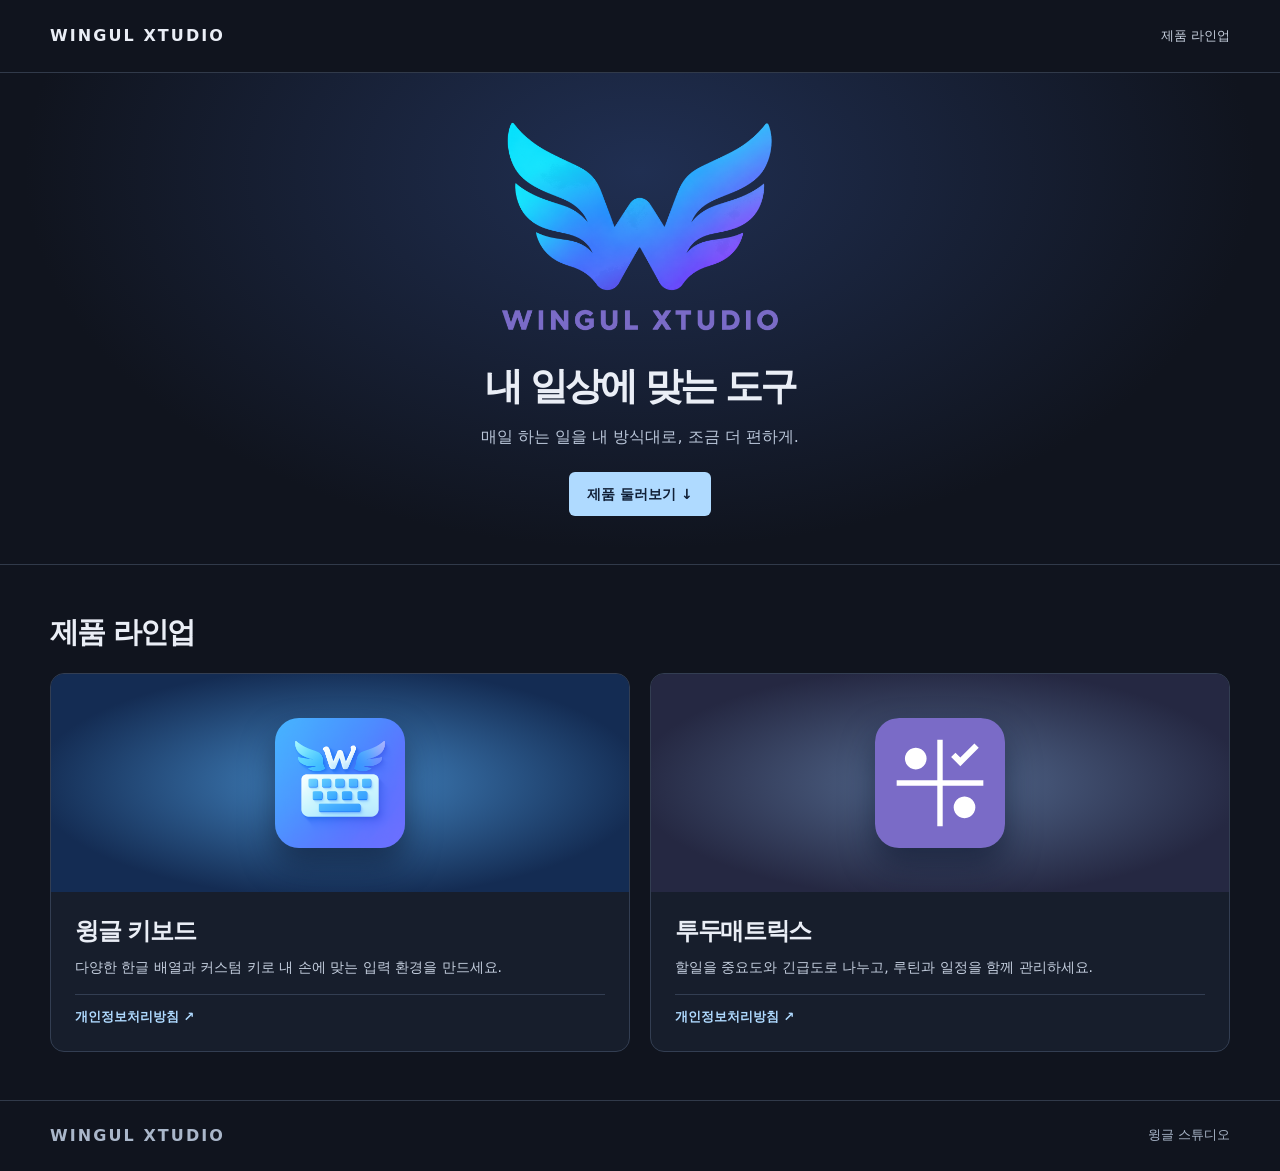
==== commit 829d72b0: "Publish TodoMatrix product page and update studio homepage" ====
--- a/index.html
+++ b/index.html
@@ -38,10 +38,22 @@
   .copy { padding: 20px 24px 23px; }
   .copy h3 { font-size: 24px; letter-spacing: -.055em; }
   .copy p { margin: 5px 0 16px; color: #c4cede; font-size: 14px; }
-  .copy a { font-weight: 700; color: #afdaff; }
+  .card-links a { font-weight: 700; color: #afdaff; }
   .copy { display: flex; flex-direction: column; flex: 1; }
-  article { display: flex; flex-direction: column; }
+  article { position: relative; display: flex; flex-direction: column; }
+  .product-link::after { content: ""; position: absolute; inset: 0; }
+  article:focus-within { outline: 2px solid #a6d5ff; outline-offset: 3px; }
+  @media (hover: hover) {
+    article:hover { transform: translateY(-3px); border-color: #7195c5; box-shadow: 0 10px 24px #080d1780; }
+  }
+  @media (prefers-reduced-motion: no-preference) {
+    article { transition: transform 160ms ease, border-color 160ms ease, box-shadow 160ms ease; }
+  }
+  @media (prefers-reduced-motion: reduce) {
+    article:hover { transform: none; }
+  }
   .card-links { display: flex; flex-wrap: wrap; align-items: baseline; gap: 8px 18px; border-top: 1px solid #333e52; margin-top: auto; padding-top: 12px; font-size: 13px; }
+  .card-links a { position: relative; }
   footer { border-top: 1px solid #313a4a; }
   footer .wrap { min-height: 70px; color: #aab7ca; }
   footer small { font-size: 13px; }
@@ -73,26 +85,14 @@
   <section class="hero" aria-labelledby="studio">
     <div class="wrap">
       <h1 id="studio">
-        <svg class="studio-logo" viewBox="95 208 1090 830" role="img" aria-label="WINGUL XTUDIO">
-          <defs>
-            <clipPath id="wing-area"><rect width="1280" height="915"/></clipPath>
-            <clipPath id="letter-area"><rect y="915" width="1280" height="365"/></clipPath>
-            <filter id="remove-logo-paper" color-interpolation-filters="sRGB">
-              <feColorMatrix type="matrix" values="1 0 0 0 0  0 1 0 0 0  0 0 1 0 0  -2.5 0 0 0 2.35"/>
-            </filter>
-            <filter id="light-logo-letters" color-interpolation-filters="sRGB">
-              <feColorMatrix type="matrix" values="0 0 0 0 .92  0 0 0 0 .95  0 0 0 0 1  -1.18 0 0 0 1.13"/>
-            </filter>
-            <image id="original-logo" href="assets/studio-logo.png" width="1280" height="1280"/>
-          </defs>
-          <use href="#original-logo" clip-path="url(#wing-area)" filter="url(#remove-logo-paper)"/>
-          <use href="#original-logo" clip-path="url(#letter-area)" filter="url(#light-logo-letters)"/>
+        <svg class="studio-logo" viewBox="95 208 1067 806" role="img" aria-label="WINGUL XTUDIO">
+          <image href="assets/studio-logo.png" width="1254" height="1254"/>
         </svg>
       </h1>
       <div class="intro">
         <div>
-          <h2>입력부터 할일 정리까지</h2>
-          <p>윙글 스튜디오가 만드는 일상의 안드로이드 도구</p>
+          <h2>내 일상에 맞는 도구</h2>
+          <p>매일 하는 일을 내 방식대로, 조금 더 편하게.</p>
         </div>
         <a class="button" href="#lineup">제품 둘러보기 ↓</a>
       </div>
@@ -106,10 +106,9 @@
           <img class="app-icon" src="wingul-logo.png" alt="">
         </div>
         <div class="copy">
-          <h3>윙글 키보드</h3>
+          <h3><a class="product-link" href="keyboard/">윙글 키보드</a></h3>
           <p>다양한 한글 배열과 커스텀 키로 내 손에 맞는 입력 환경을 만드세요.</p>
           <div class="card-links">
-            <a href="keyboard/">키보드 소개 ↗</a>
             <a href="privacy/" aria-label="윙글 키보드 개인정보처리방침">개인정보처리방침 ↗</a>
           </div>
         </div>
@@ -119,7 +118,7 @@
           <img class="app-icon" src="assets/todomatrix-icon.svg" alt="">
         </div>
         <div class="copy">
-          <h3>투두매트릭스</h3>
+          <h3><a class="product-link" href="todomatrix/">투두매트릭스</a></h3>
           <p>할일을 중요도와 긴급도로 나누고, 루틴과 일정을 함께 관리하세요.</p>
           <div class="card-links">
             <a href="todomatrix/privacy/" aria-label="투두 매트릭스 개인정보처리방침">개인정보처리방침 ↗</a>
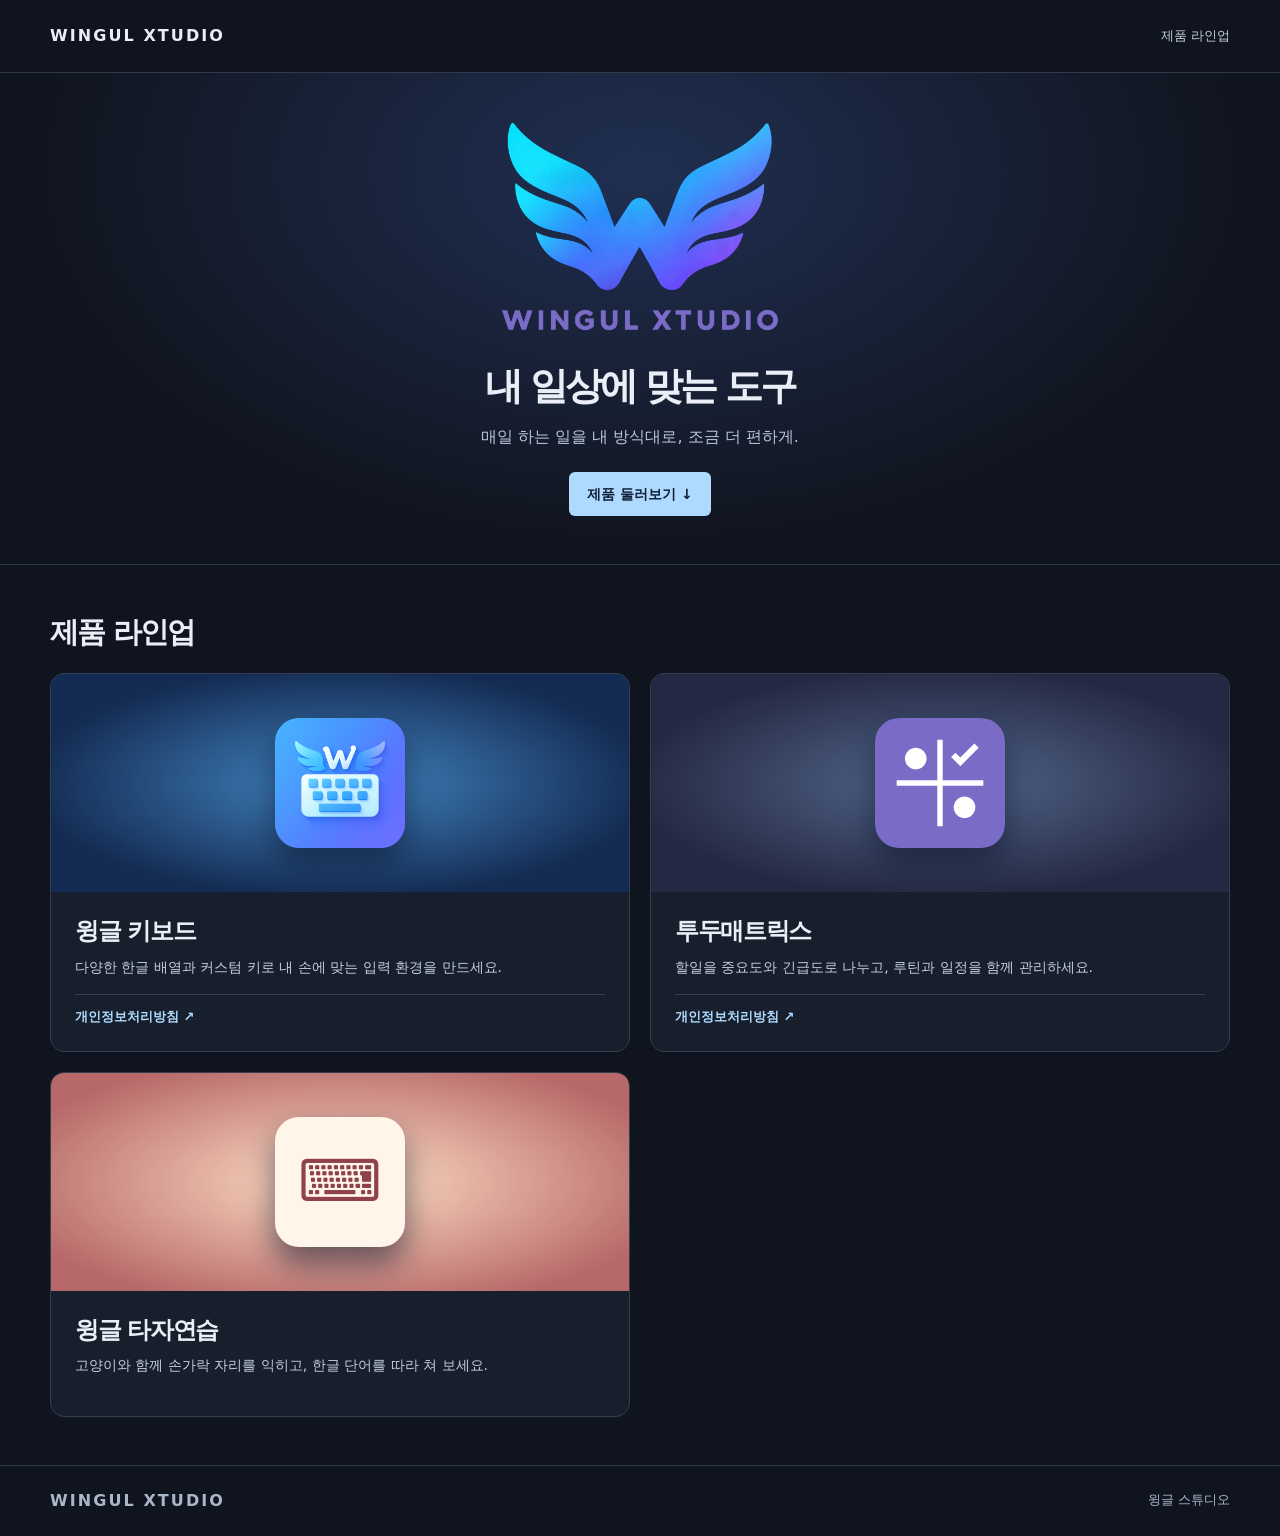
==== commit 2bd3f4a4: "Publish Wingul Typing and link it from the studio homepage" ====
--- a/index.html
+++ b/index.html
@@ -34,6 +34,8 @@
   .visual { display: grid; place-items: center; min-height: 218px; padding: 25px 18px; overflow: hidden; }
   .keyboard { background: radial-gradient(ellipse at center, #4386c3, #142c53 75%); }
   .matrix { background: radial-gradient(ellipse at center, #53698e, #252842 75%); }
+  .typing-visual { background: radial-gradient(ellipse at center, #ffe0c7, #b76868 85%); }
+  .app-icon.typing-icon { display: grid; place-items: center; background: #fff5e8; color: #8f424b; font-size: 58px; }
   .app-icon { display: block; width: 130px; height: 130px; border-radius: 24px; box-shadow: 0 17px 32px #0a132b90; }
   .copy { padding: 20px 24px 23px; }
   .copy h3 { font-size: 24px; letter-spacing: -.055em; }
@@ -125,6 +127,15 @@
           </div>
         </div>
       </article>
+      <article>
+        <div class="visual typing-visual" aria-hidden="true">
+          <span class="app-icon typing-icon">&#x2328;&#xfe0e;</span>
+        </div>
+        <div class="copy">
+          <h3><a class="product-link" href="typing/">윙글 타자연습</a></h3>
+          <p>고양이와 함께 손가락 자리를 익히고, 한글 단어를 따라 쳐 보세요.</p>
+        </div>
+      </article>
     </div>
   </section>
 </main>
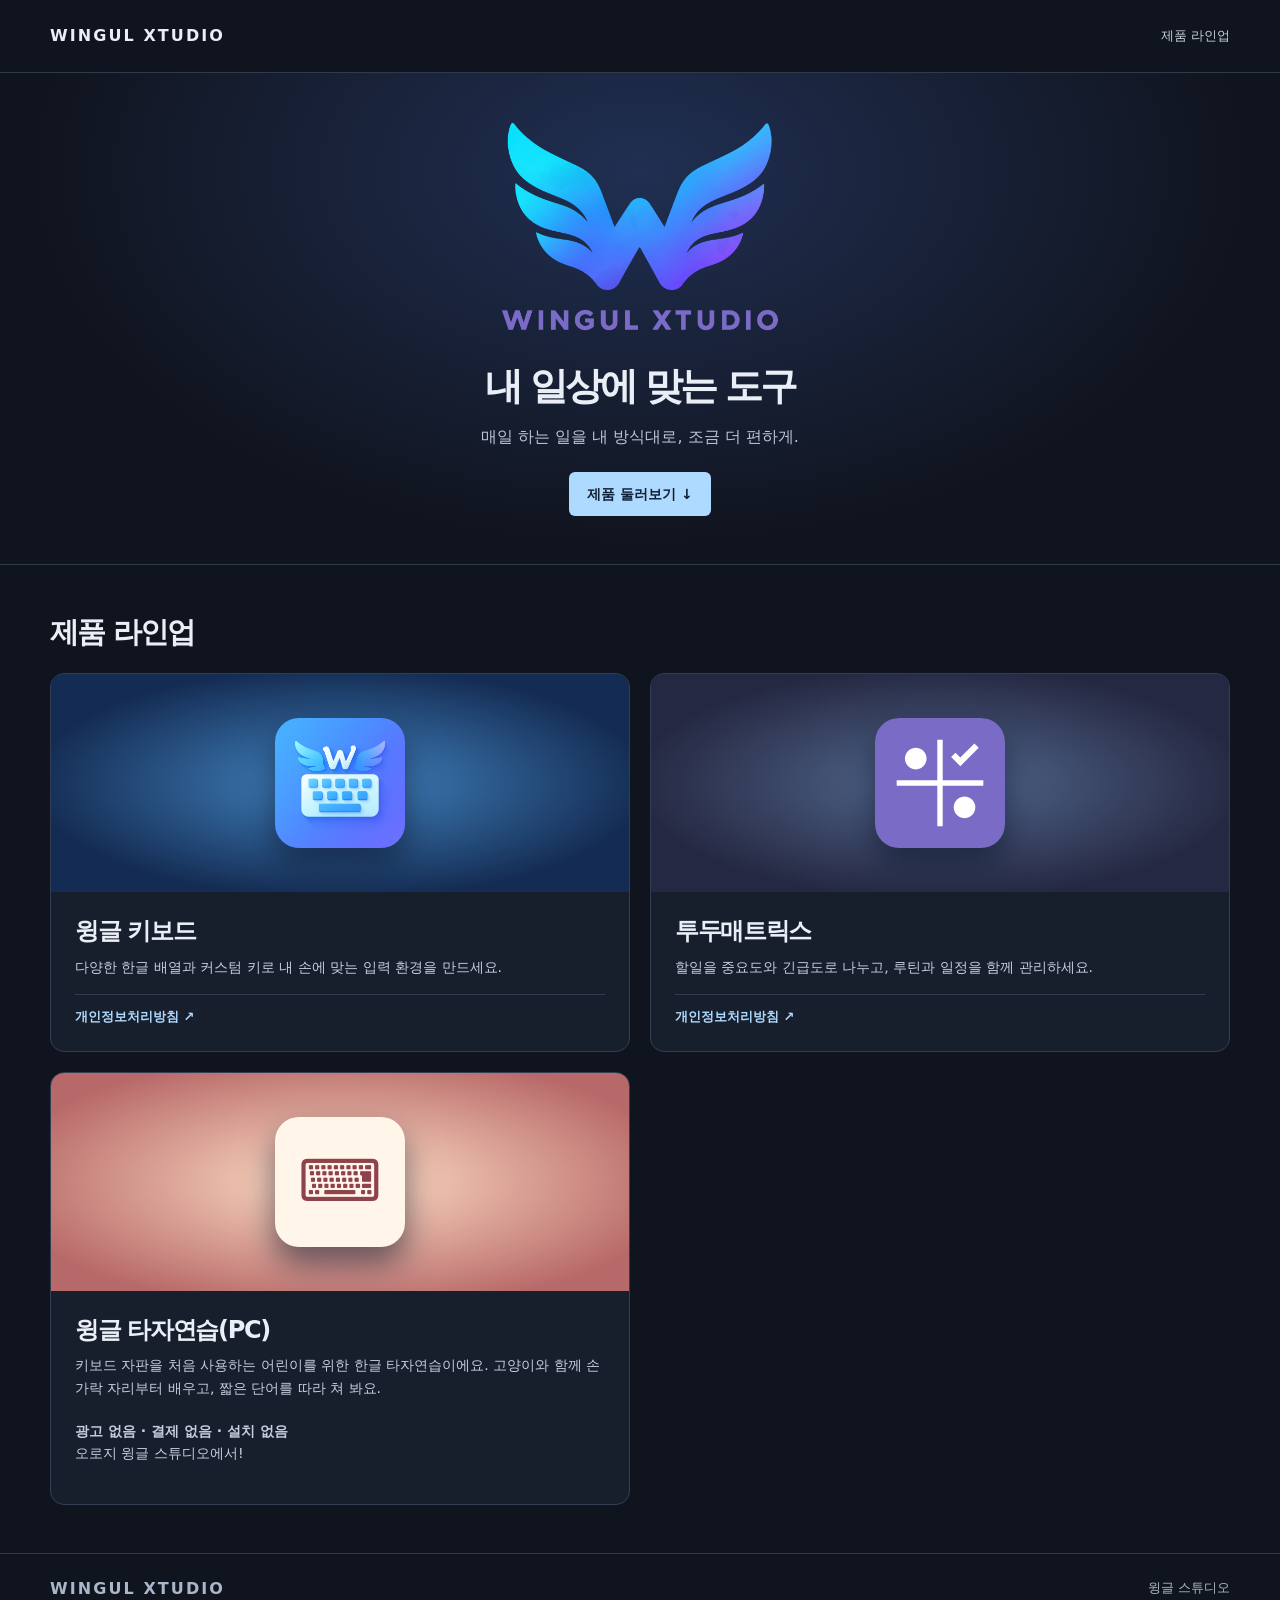
==== commit 36302a57: "Update Wingul Typing copy and link back to the studio" ====
--- a/index.html
+++ b/index.html
@@ -132,8 +132,9 @@
           <span class="app-icon typing-icon">&#x2328;&#xfe0e;</span>
         </div>
         <div class="copy">
-          <h3><a class="product-link" href="typing/">윙글 타자연습</a></h3>
-          <p>고양이와 함께 손가락 자리를 익히고, 한글 단어를 따라 쳐 보세요.</p>
+          <h3><a class="product-link" href="typing/">윙글 타자연습(PC)</a></h3>
+          <p>키보드 자판을 처음 사용하는 어린이를 위한 한글 타자연습이에요. 고양이와 함께 손가락 자리부터 배우고, 짧은 단어를 따라 쳐 봐요.</p>
+          <p><strong>광고 없음 · 결제 없음 · 설치 없음</strong><br>오로지 윙글 스튜디오에서!</p>
         </div>
       </article>
     </div>
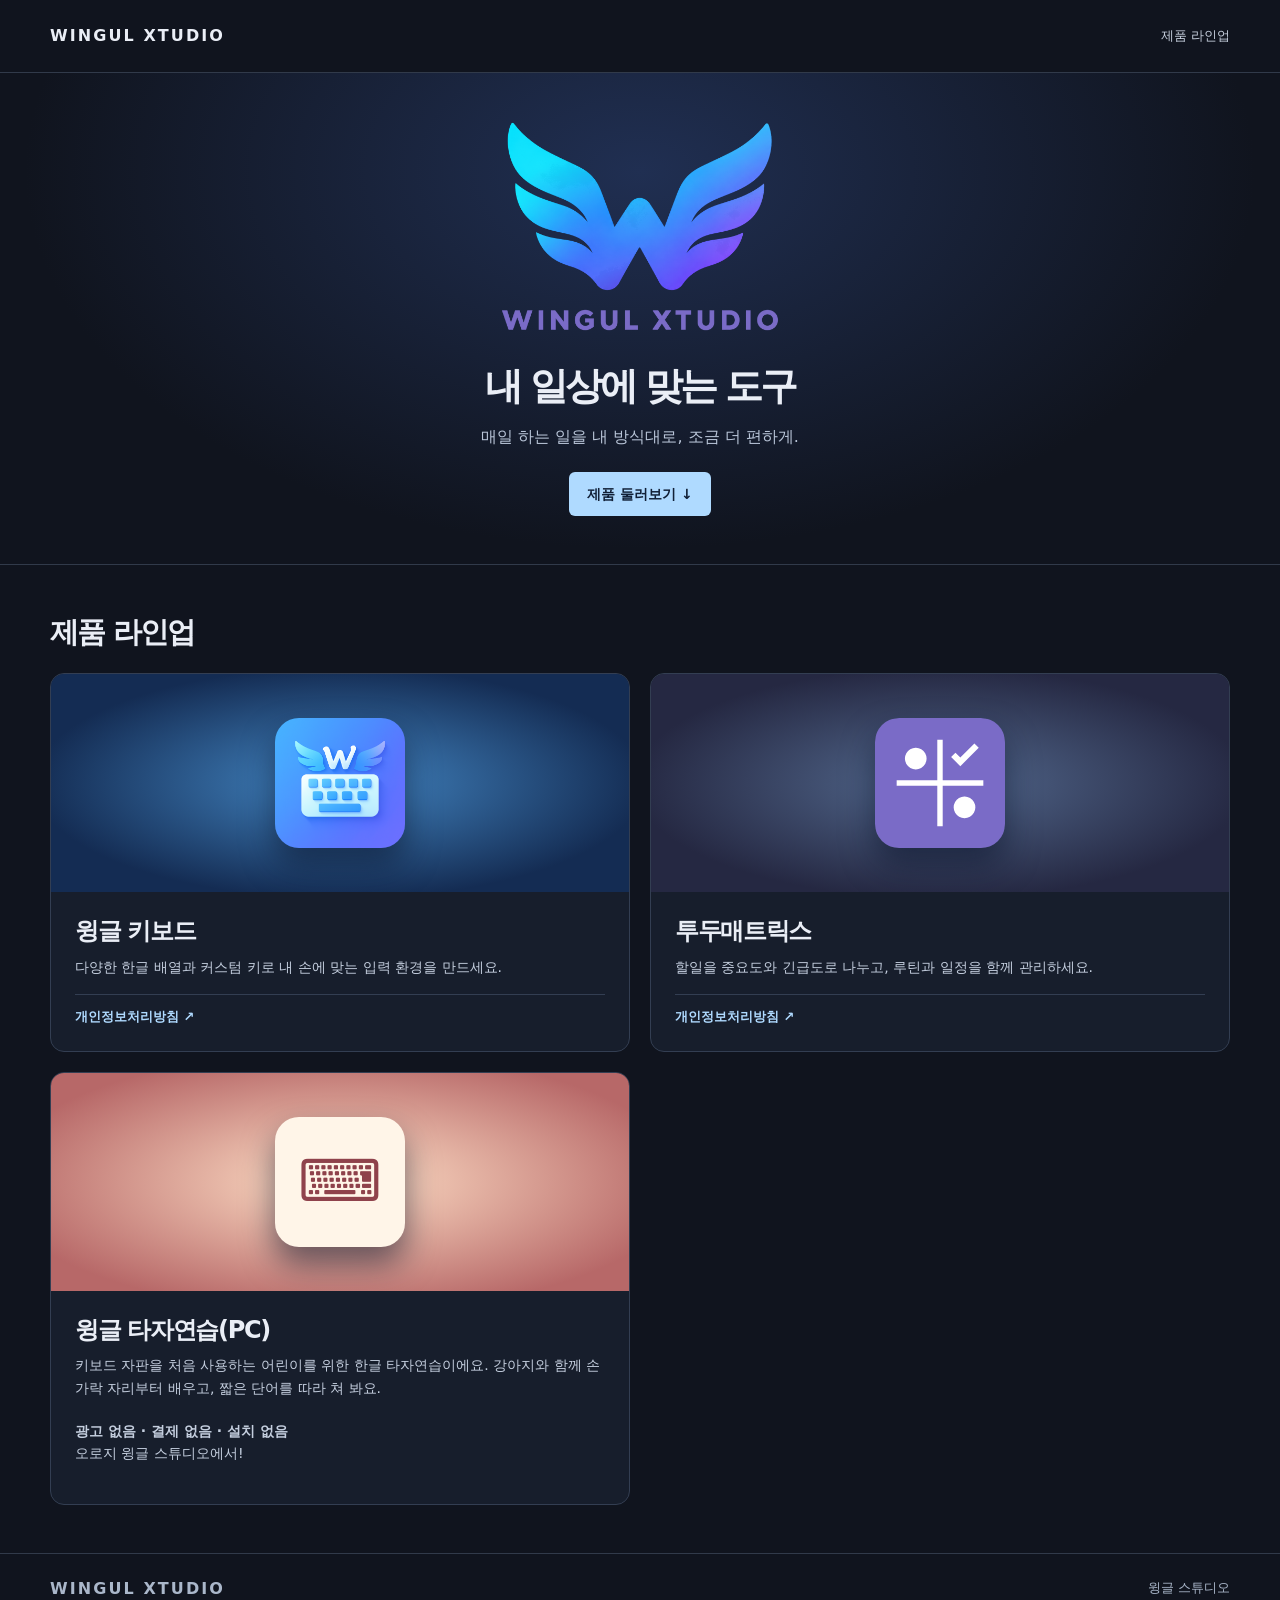
==== commit aa98bef2: "Bring the illustrated puppy mascot to typing practice" ====
--- a/index.html
+++ b/index.html
@@ -133,7 +133,7 @@
         </div>
         <div class="copy">
           <h3><a class="product-link" href="typing/">윙글 타자연습(PC)</a></h3>
-          <p>키보드 자판을 처음 사용하는 어린이를 위한 한글 타자연습이에요. 고양이와 함께 손가락 자리부터 배우고, 짧은 단어를 따라 쳐 봐요.</p>
+          <p>키보드 자판을 처음 사용하는 어린이를 위한 한글 타자연습이에요. 강아지와 함께 손가락 자리부터 배우고, 짧은 단어를 따라 쳐 봐요.</p>
           <p><strong>광고 없음 · 결제 없음 · 설치 없음</strong><br>오로지 윙글 스튜디오에서!</p>
         </div>
       </article>
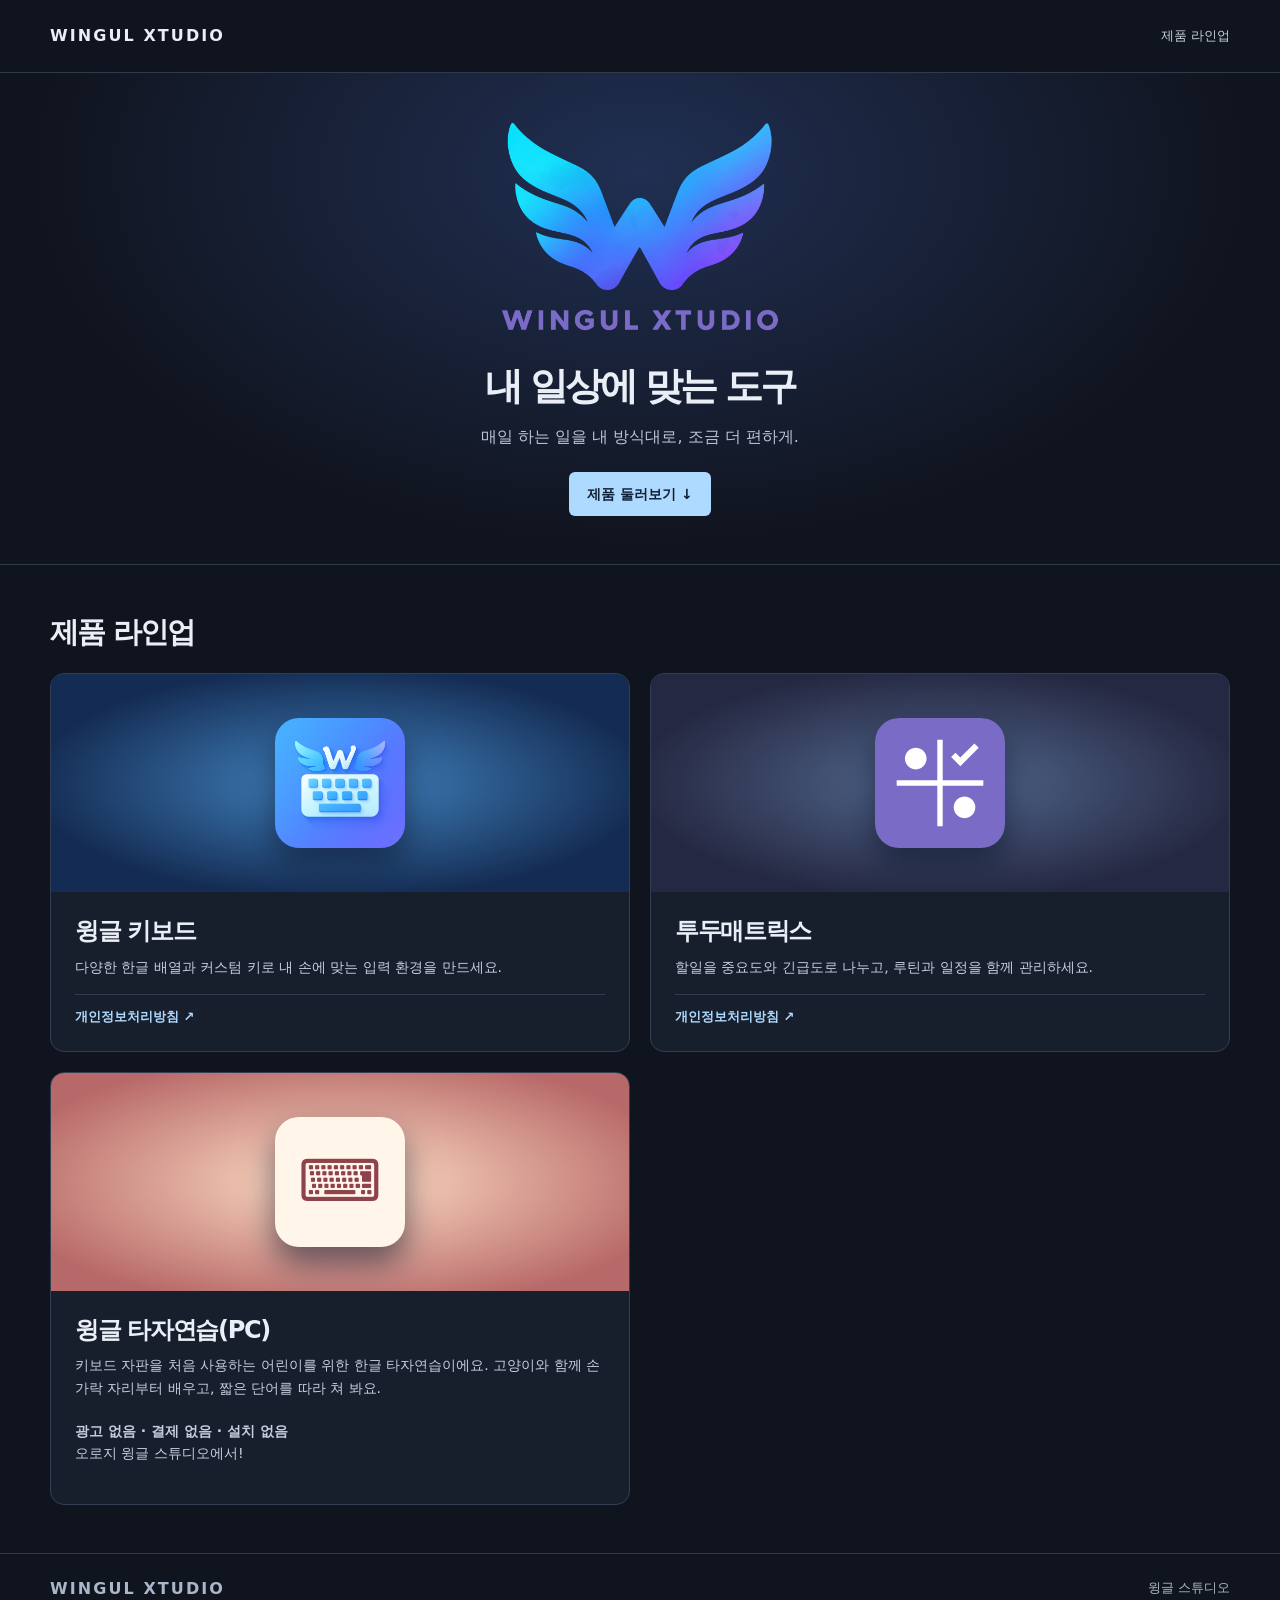
==== commit d6f6971c: "Let learners choose either typing mascot" ====
--- a/index.html
+++ b/index.html
@@ -133,7 +133,7 @@
         </div>
         <div class="copy">
           <h3><a class="product-link" href="typing/">윙글 타자연습(PC)</a></h3>
-          <p>키보드 자판을 처음 사용하는 어린이를 위한 한글 타자연습이에요. 강아지와 함께 손가락 자리부터 배우고, 짧은 단어를 따라 쳐 봐요.</p>
+          <p>키보드 자판을 처음 사용하는 어린이를 위한 한글 타자연습이에요. 고양이와 함께 손가락 자리부터 배우고, 짧은 단어를 따라 쳐 봐요.</p>
           <p><strong>광고 없음 · 결제 없음 · 설치 없음</strong><br>오로지 윙글 스튜디오에서!</p>
         </div>
       </article>
